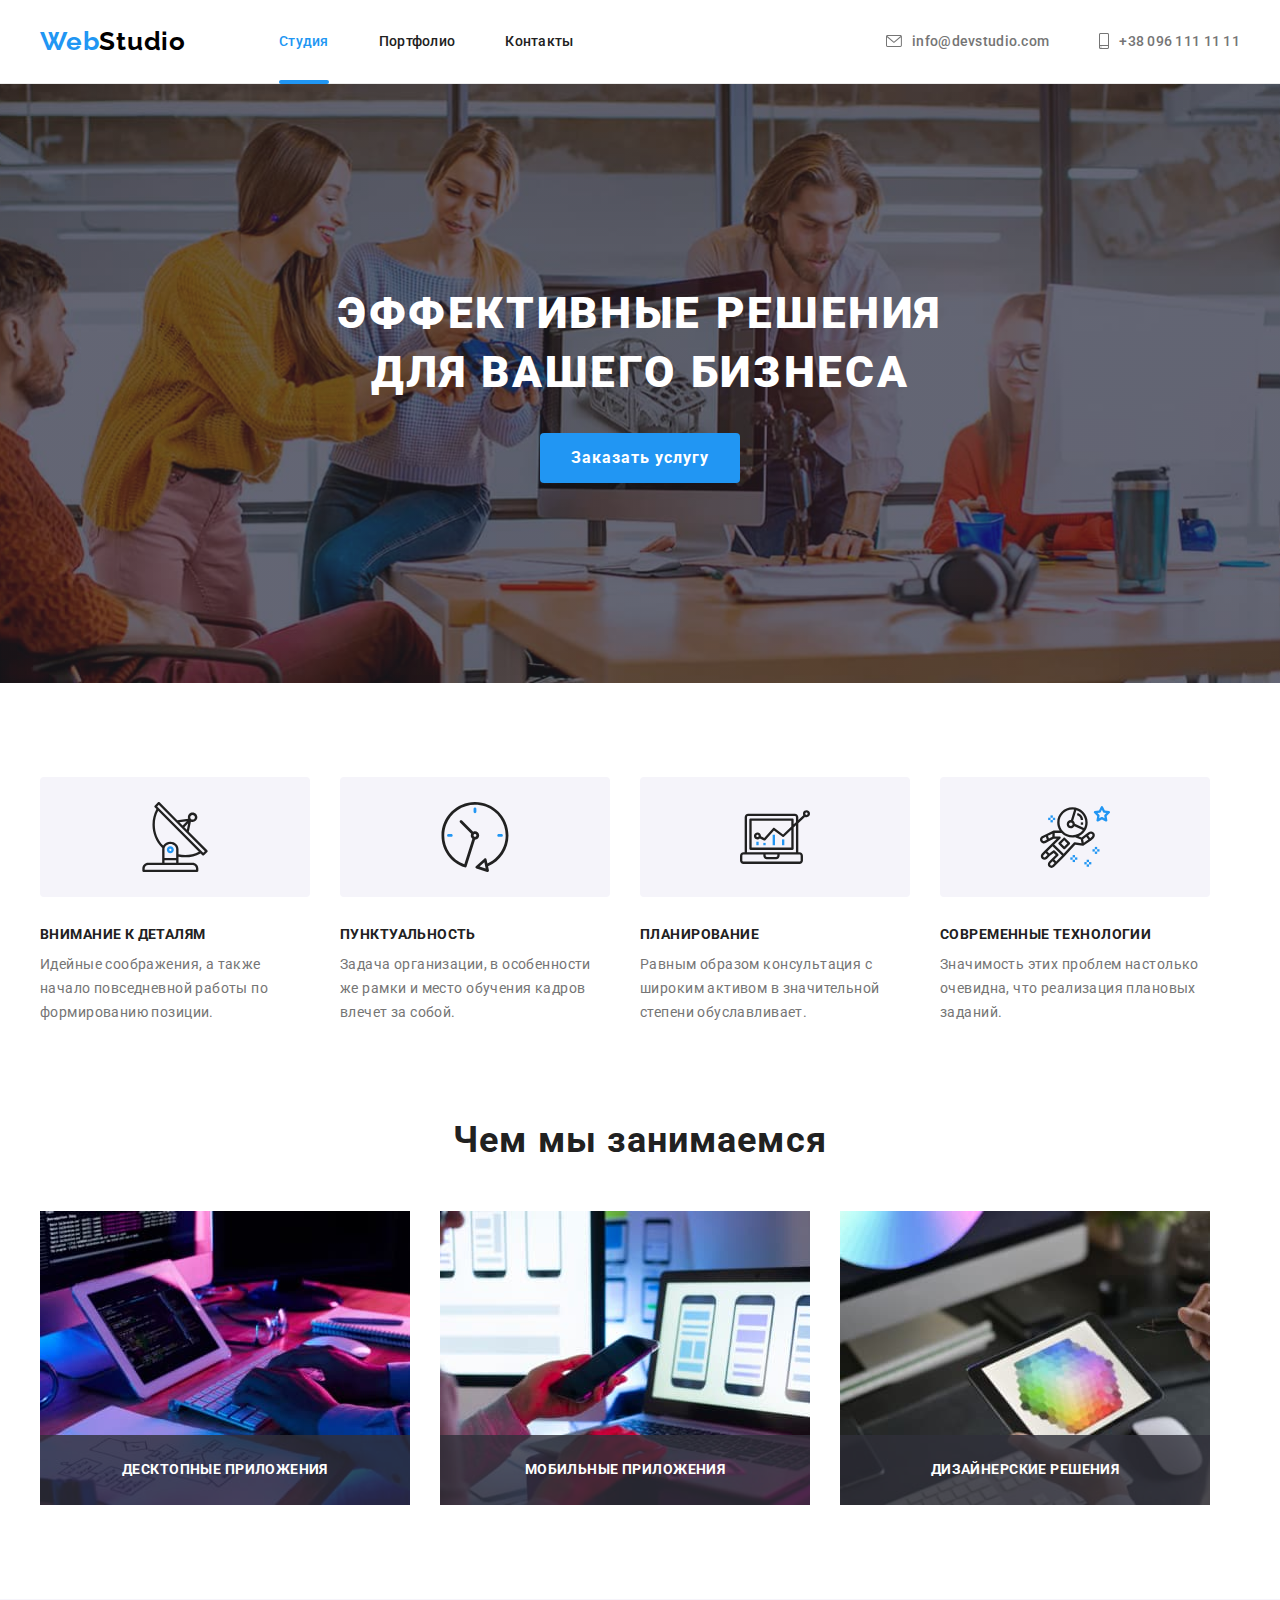
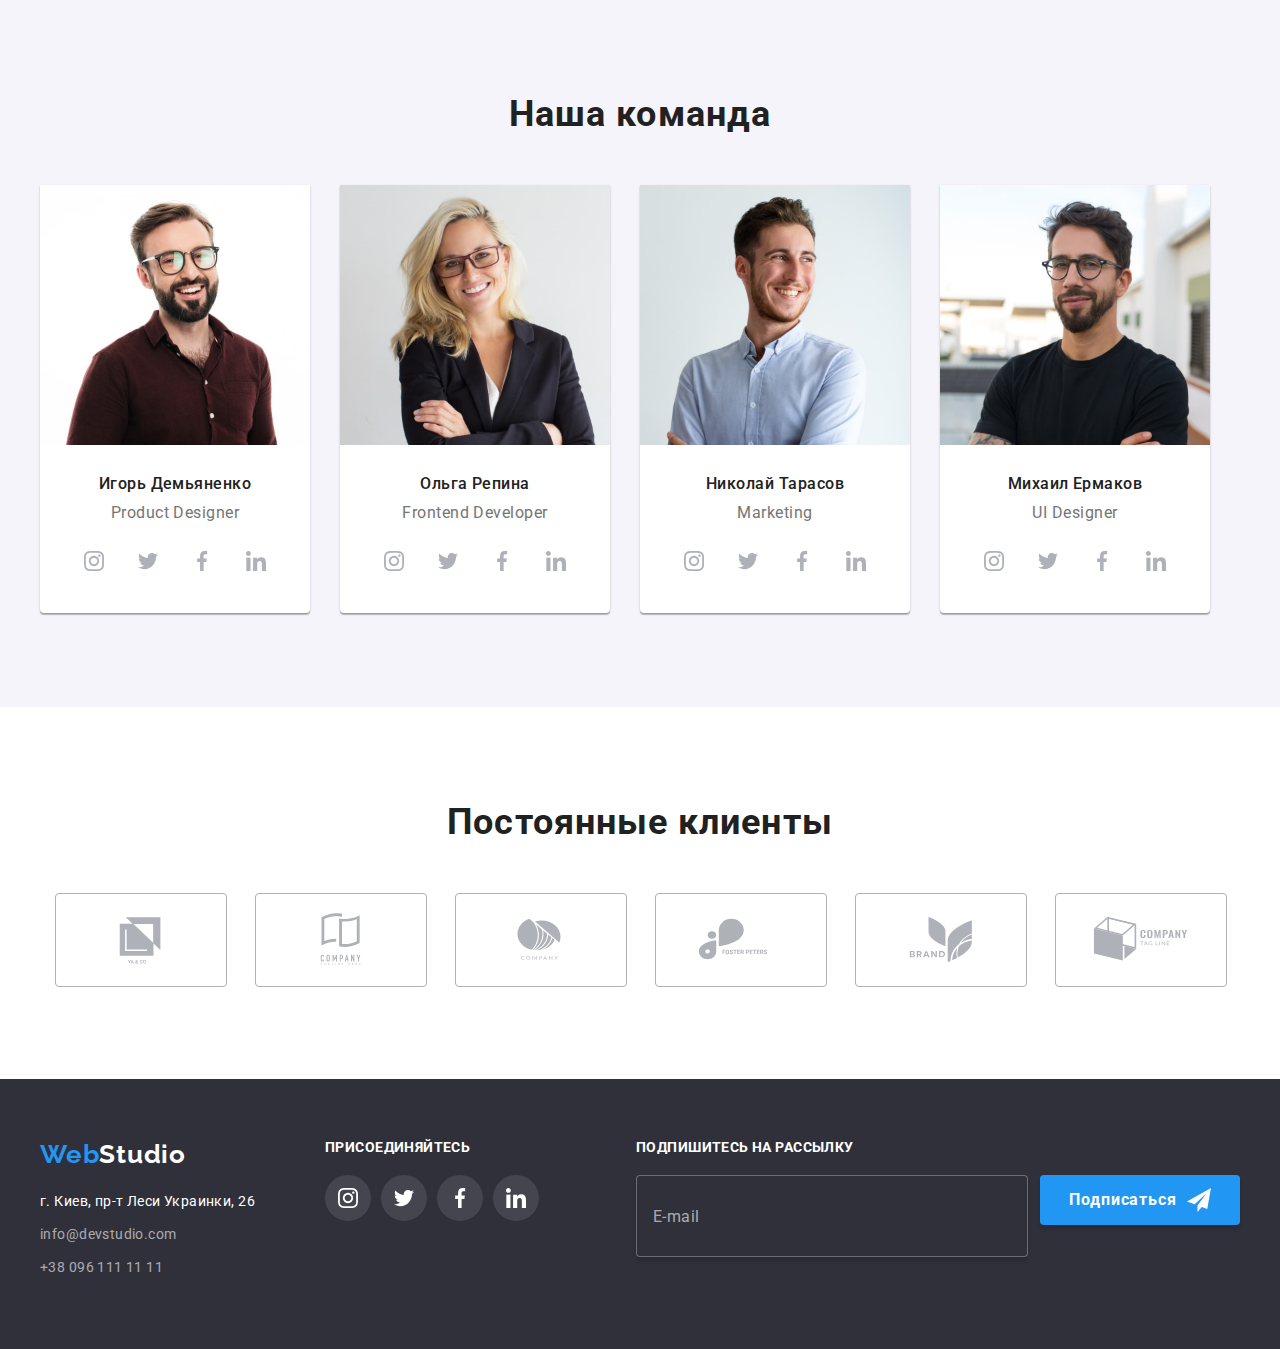
==== index.html @ be12f6d7 "BEM" ====
<!DOCTYPE html>
<html lang="ru">
  <head>
    <meta charset="UTF-8" />
    <meta http-equiv="X-UA-Compatible" content="IE=edge" />
    <meta name="viewport" content="width=device-width, initial-scale=1.0" />
    <link rel="preconnect" href="https://fonts.googleapis.com" />
    <link rel="preconnect" href="https://fonts.gstatic.com" crossorigin />
    <link
      href="https://fonts.googleapis.com/css2?family=Raleway:wght@700&family=Roboto:wght@400;500;700;900&display=swap"
      rel="stylesheet"
    />
    <title>WebStudio</title>
    <link
      rel="stylesheet"
      href="https://cdnjs.cloudflare.com/ajax/libs/modern-normalize/1.1.0/modern-normalize.min.css"
      integrity="sha512-wpPYUAdjBVSE4KJnH1VR1HeZfpl1ub8YT/NKx4PuQ5NmX2tKuGu6U/JRp5y+Y8XG2tV+wKQpNHVUX03MfMFn9Q=="
      crossorigin="anonymous"
      referrerpolicy="no-referrer"
    />
    <link rel="stylesheet" href="./css/style.css" />
    <link rel="stylesheet" href="./css/main.css" />
    <link rel="stylesheet" href="node_modules/modern-normalize/modern-normalize.css">
  </head>
  <body>
    <!--header-->
    <header class="header">
      <div class="container">
        <a class="logo header__logo" href="./index.html">
          <span class="logo logo__header__part">Web</span>Studio</a
        >
        <nav class="navigation link">
          <ul class="header-list list">
            <li class="header-list__item">
              <a href="" class="header-list__link current">Студия</a>
              
            </li>
            <li class="header-list__item">
              <a href="./portfolio.html" class="header-list__link">Портфолио</a>
            </li>
            <li class="header-list__item">
              <a href="Контакты" class="header-list__link">Контакты</a>
            </li>
          </ul>
        </nav>
        <div class="header-connect">
          <ul class="header-list list">
            <li class="header-list__item">
              <a href="mailto:info@devstudio.com" class="header-list__mail">
                <svg class="header-list__icon" width="16" height="12">
                  <use
                    href="./images/email.tel icons/symbol-defs.svg#icon-envelope"
                  ></use>
                </svg>
               info@devstudio.com</a>
               </li>

            <li class="header-list__item">
              <a href="tel:+380961111111" class="header-list__tel">
                <svg class="header-list__icon" width="10" height="16">
                  <use
                    href="./images/email.tel icons/symbol-defs.svg#icon-smartphone"
                  ></use>
                </svg>
               +38 096 111 11 11</a>

            </li>
          </ul>
        </div>
      </div>
    </header>
    <main>
      <!--section-1-->
      <section class="hero">
        <div class="container">
          <h1 class="container__hero-title hero-title">Эффективные решения для вашего бизнеса</h1>
          <button type="button" class="container__hero-btn hero-btn " data-modal-open>Заказать услугу</button>
        </div>
      </section>
      <!--section-2-->
      <section class="next section group">
        <div class="container">
          <!-- прихований заголовок -->
          <h2 class="visually-hidden">Наши приемущества</h2>
          <ul class="next-list list">
            <li class="next-item">
              <div class="next-svg">
                <svg class="next-icons" width="70" height="70">
                  <use
                    href="./images/Приемущества.Icons/symbol-defs.svg#icon-antenna-1"
                  ></use>
                </svg>
              </div>
              <h3 class="next-other-title">Внимание к деталям</h3>
              <p class="next-after-title">
                Идейные соображения, а также начало повседневной работы по
                формированию позиции.
              </p>
            
            </li>
            <li class="next-item">
              <div class="next-svg">
                <svg class="next-icons" width="70" height="70">
                  <use
                    href="./images/Приемущества.Icons/symbol-defs.svg#icon-clock-1"
                  ></use>
                </svg>
              </div>
              <h3 class="next-other-title">Пунктуальность</h3>
              <p class="next-after-title">
                Задача организации, в особенности же рамки и место обучения
                кадров влечет за собой.
              </p>
            </li>
            <li class="next-item">
              <div class="next-svg">
                <svg class="next-icons" width="70" height="70">
                  <use
                    href="./images/Приемущества.Icons/symbol-defs.svg#icon-diagram-1"
                  ></use>
                </svg>
              </div>
              <h3 class="next-other-title">Планирование</h3>
              <p class="next-after-title">
                Равным образом консультация с широким активом в значительной
                степени обуславливает.
              </p>
            </li>
            <li class="next-item">
              <div class="next-svg">
                <svg class="next-icons" width="70" height="70">
                  <use
                    href="./images/Приемущества.Icons/symbol-defs.svg#icon-astronaut-1"
                  ></use>
                </svg>
              </div>
              <h3 class="next-other-title">Современные технологии</h3>
              <p class="next-after-title">
                Значимость этих проблем настолько очевидна, что реализация
                плановых заданий.
              </p>
            </li>
          </ul>
        </div>
      
      </section>
      <!--section-3-->
      <section class="after section">
        <div class="container">
          <h2 class="after-main-title title">Чем мы занимаемся</h2>
          <ul class="after-list list">
            <li class="after-item">
              <img
                src="./images/img/file.1.jpg"
                alt="планшет с клавиатурой"
                width="370"
                height="294"
              />
              <h3 class="after-item-title">Десктопные приложения</h3>
            </li>
            <li class="after-item">
              <img
                src="./images/img/file.2.jpg"
                alt="синхронизация с ноутбуком"
                width="370"
                height="294"
              />
              <h3 class="after-item-title">Мобильные приложения</h3>
            </li>
            <li class="after-item">
              <img
                src="./images/img/file.3.jpg"
                alt="графический планшет"
                width="370"
                height="294"
              />
              <h3 class="after-item-title">Дизайнерские решения</h3>
            </li>
          </ul>
        </div>
      </section>
      <!--section-4-->
      <section class="about section">
        <div class="container">
          <h2 class="about-main-title title">Наша команда</h2>
          <ul class="about-list list">
            <li class="about-item"> 
              <img
                src="./images/img/foto.1.jpg"
                alt="Игорь Демьяненко"
                width="270"
                height="260"
              />
              <div class="team-text-part">
                <h3 class="about-other-title">Игорь Демьяненко</h3>
                <p class="about-after-title">Product Designer</p>
                <ul class="team-social-list list">
                  <li class="team-social-item  ">
                    <a href="" class="team-social-link">
                      <svg class="team-social-icon" width="20" height="20">
                        <use
                          href="./images/icons/symbol-defs.svg#icon-instagram"
                        ></use>
                      </svg>
                    </a>
                  </li>
                  <li class="team-social-item">
                    <a href="" class="team-social-link">
                      <svg class="team-social-icon" width="20" height="20">
                        <use
                          href="./images/icons/symbol-defs.svg#icon-twitter-1"
                        ></use>
                      </svg>
                    </a>
                  </li>
                  <li class="team-social-item">
                    <a href="" class="team-social-link">
                      <svg class="team-social-icon" width="20" height="20">
                        <use
                          href="./images/icons/symbol-defs.svg#icon-facebook-1"
                        ></use>
                      </svg>
                    </a>
                  </li>
                  <li class="team-social-item">
                    <a href="" class="team-social-link">
                      <svg class="team-social-icon" width="20" height="20">
                        <use
                          href="./images/icons/symbol-defs.svg#icon-linkedin-1"
                        ></use>
                      </svg>
                    </a>
                  </li>
                </ul>
              </div>
            </li>
            <li class="about-item">
              <img
                src="./images/img/foto.2.jpg"
                alt="Ольга Репина"
                width="270"
                height="260"
              />
              <div class="team-text-part">
                <h3 class="about-other-title">Ольга Репина</h3>
                <p class="about-after-title">Frontend Developer</p>
                <ul class="team-social-list list">
                  <li class="team-social-item">
                    <a href="" class="team-social-link">
                      <svg class="team-social-icon" width="20" height="20">
                        <use
                          href="./images/icons/symbol-defs.svg#icon-instagram-2"
                        ></use>
                      </svg>
                    </a>
                  </li>
                  <li class="team-social-item">
                    <a href="" class="team-social-link">
                      <svg class="team-social-icon" width="20" height="20">
                        <use
                          href="./images/icons/symbol-defs.svg#icon-twitter-1"
                        ></use>
                      </svg>
                    </a>
                  </li>
                  <li class="team-social-item">
                    <a href="" class="team-social-link">
                      <svg class="team-social-icon" width="20" height="20">
                        <use
                          href="./images/icons/symbol-defs.svg#icon-facebook-1"
                        ></use>
                      </svg>
                    </a>
                  </li>
                  <li class="team-social-item">
                    <a href="" class="team-social-link">
                      <svg class="team-social-icon" width="20" height="20">
                        <use
                          href="./images/icons/symbol-defs.svg#icon-linkedin-1"
                        ></use>
                      </svg>
                    </a>
                  </li>
              </div>
            </li>
            <li class="about-item">
              <img
                src="./images/img/foto.3.jpg"
                alt="Николай Тарасов"
                width="270"
                height="260"
              />
              <div class="team-text-part">
                <h3 class="about-other-title">Николай Тарасов</h3>
                <p class="about-after-title">Marketing</p>
                <ul class="team-social-list list">
                  <li class="team-social-item">
                    <a href="" class="team-social-link">
                      <svg class="team-social-icon" width="20" height="20">
                        <use
                          href="./images/icons/symbol-defs.svg#icon-instagram-2"
                        ></use>
                      </svg>
                    </a>
                  </li>
                  <li class="team-social-item">
                    <a href="" class="team-social-link">
                      <svg class="team-social-icon" width="20" height="20">
                        <use
                          href="./images/icons/symbol-defs.svg#icon-twitter-1"
                        ></use>
                      </svg>
                    </a>
                  </li>
                  <li class="team-social-item">
                    <a href="" class="team-social-link">
                      <svg class="team-social-icon" width="20" height="20">
                        <use
                          href="./images/icons/symbol-defs.svg#icon-facebook-1"
                        ></use>
                      </svg>
                    </a>
                  </li>
                  <li class="team-social-item">
                    <a href="" class="team-social-link">
                      <svg class="team-social-icon" width="20" height="20">
                        <use
                          href="./images/icons/symbol-defs.svg#icon-linkedin-1"
                        ></use>
                      </svg>
                    </a>
                  </li>
              </div>
            </li>
            <li class="about-item">
              <img
                src="./images/img/foto.4.jpg"
                alt="Михаил Ермаков"
                width="270"
                height="260"
              />
              <div class="team-text-part">
                <h3 class="about-other-title">Михаил Ермаков</h3>
                <p class="about-after-title">UI Designer</p>
                <ul class="team-social-list list">
                  <li class="team-social-item">
                    <a href="" class="team-social-link">
                      <svg class="team-social-icon" width="20" height="20">
                        <use
                          href="./images/icons/symbol-defs.svg#icon-instagram-2"
                        ></use>
                      </svg>
                    </a>
                  </li>
                  <li class="team-social-item">
                    <a href="" class="team-social-link">
                      <svg class="team-social-icon" width="20" height="20">
                        <use
                          href="./images/icons/symbol-defs.svg#icon-twitter-1"
                        ></use>
                      </svg>
                    </a>
                  </li>
                  <li class="team-social-item">
                    <a href="" class="team-social-link">
                      <svg class="team-social-icon" width="20" height="20">
                        <use
                          href="./images/icons/symbol-defs.svg#icon-facebook-1"
                        ></use>
                      </svg>
                    </a>
                  </li>
                  <li class="team-social-item">
                    <a href="" class="team-social-link">
                      <svg class="team-social-icon" width="20" height="20">
                        <use
                          href="./images/icons/symbol-defs.svg#icon-linkedin-1"
                        ></use>
                      </svg>
                    </a>
                  </li>
              </div>
            </li>
          </ul>
        </div>
      </section>
    </main>
    <!--section-5-->
    <section class="clients-section section">
      <div class="container">
        <h2 class="clients-main title">Постоянные клиенты</h2>
        <ul class="clients-company-list list">
          <li class="clients-company-item">
            <a href="" class="clients-company-link">
              <svg class="clients-company-logo" width="106" height="60">
                <use
                  href="./images/logo company/symbol-defs.svg#icon-Logo"
                ></use>
              </svg>
            </a>
          </li>
          <li class="clients-company-item">
            <a href="" class="clients-company-link">
              <svg class="clients-company-logo" width="106" height="60">
                <use
                  href="./images/logo company/symbol-defs.svg#icon-Logo-1"
                ></use>
              </svg>
            </a>
          </li>
          <li class="clients-company-item">
            <a href="" class="clients-company-link">
              <svg class="clients-company-logo" width="106" height="60">
                <use
                  href="./images/logo company/symbol-defs.svg#icon-Logo-2"
                ></use>
              </svg>
            </a>
          </li>
          <li class="clients-company-item">
            <a href="" class="clients-company-link">
              <svg class="clients-company-logo" width="106" height="60">
                <use
                  href="./images/logo company/symbol-defs.svg#icon-Logo-3"
                ></use>
              </svg>
            </a>
          </li>
          <li class="clients-company-item">
            <a href="" class="clients-company-link">
              <svg class="clients-company-logo" width="106" height="60">
                <use
                  href="./images/logo company/symbol-defs.svg#icon-Logo-4"
                ></use>
              </svg>
            </a>
          </li>
          <li class="clients-company-item">
            <a href="" class="clients-company-link">
              <svg class="clients-company-logo" width="106" height="60">
                <use
                  href="./images/logo company/symbol-defs.svg#icon-Logo-5"
                ></use>
              </svg>
            </a>
          </li>

      </div>

    </section>



    <!--footer-->
    <footer class="footer">
      <div class="container">
        <div class="footer-first-part">
        <a class="footer-logo" href="./index.html">
          <span class="logo-footer-part">Web</span>Studio</a
        >
        <ul class="footer-list list">
          <li class="footer-item">
            <a
              href="https://goo.gl/maps/3tdsHGGzz4T1NZrAA"
              target="_blank"
              rel="noopener noreferrer"
              class="footer-adress"
            >
              г. Киев, пр-т Леси Украинки, 26</a
            >
          </li>
          <li class="footer-item">
            <a class="footer-mail" href="mailto:info@devstudio.com"
              >info@devstudio.com</a
            >
          </li>
          <li class="footer-item">
            <a class="footer-tel" href="tel:+380961111111">+38 096 111 11 11</a>
          </li>
        </ul>
      </div>
        <div class="footer-second-part">
          <h2 class="footer-title">Присоединяйтесь</h2>
          <ul class="footer-social-list list">
            <li class="footer-social-item">
              <a href="" class="footer-social-link">
                <svg class="footer-social-logo" width="20" height="20">
                  <use
                    href="./images/email.tel icons/symbol-defs.svg#icon-instagram"
                  ></use>
                </svg>
              </a>
            </li>
            <li class="footer-social-item">
              <a href="" class="footer-social-link">
                <svg class="footer-social-logo" width="20" height="20">
                  <use
                    href="./images/icons/symbol-defs.svg#icon-twitter-1"
                  ></use>
                </svg>
              </a>
            </li>
            <li class="footer-social-item">
              <a href="" class="footer-social-link">
                <svg class="footer-social-logo" width="20" height="20">
                  <use
                    href="./images/icons/symbol-defs.svg#icon-facebook-1"
                  ></use>
                </svg>
              </a>
            </li>
            <li class="footer-social-item">
              <a href="" class="footer-social-link">
                <svg class="footer-social-logo" width="20" height="20">
                  <use
                    href="./images/icons/symbol-defs.svg#icon-linkedin-1"
                  ></use>
                </svg>
              </a>
            </li>
          </ul>                   
       </div>
      <div class="footer-third-part">
        <h2 class="footer-title">Подпишитесь на рассылку</h2>
      <div class="footer-form">
        <label for="footer-user-email"></label>
        <input  class="footer-input"
        type="email"
        name="user-email"
        placeholder="E-mail"
          id="footer-user-email" >
        <label for="footer-user-email"></label>
        <button class="footer-btn" type="submit">Подписаться</button>
        </div>
      </div>
    </div>
    </footer>

    <div class="backdrop is-hidden" data-modal>
    <div class="modal ">
      <button type="button" class="modal-close " data-modal-close>
          <svg class="modal-svg-icon" width="18" height="18">
          <use href="./images/icons/symbol-defs.svg#icon-close-black-18dp-2-1">  
          </use>
          </svg>
      </button>
      <p class="modal-title">Оставьте свои данные, мы вам перезвоним</p>
      <form class="modal-form"></form> 

      <div class="form-field">
      <label class="input-text" for="user-name">Имя</label>
      <div class="input-wrap" required>
      <input 
      type="text"
       name="user-name"
       class="modal-input"
       minlength="2"
        id="user-name" >
        
       <svg class="input-icon" width="18" height="18">
         <use href="./images/icons/symbol-defs.svg#icon-person-black-18dp-1"></use>
       </svg>
      </div>
      </div>

      <div class="form-field">
        <label class="input-text" for="user-tel">Телефон</label>
        <div class="input-wrap" required >
        <input 
        type="tel"
         name="user-tel"
         class="modal-input"
          id="user-tel" >
          <svg class="input-icon" width="18" height="18">
            <use href="./images/icons/symbol-defs.svg#icon-phone-black-18dp-1"></use>
          </svg>
        </div>
        </div>

        <div class="form-field">
          <label class="input-text" for="user-email">Почта</label>
          <div class="input-wrap" required >
          <input 
          type="email"
           name="user-email"
           class="modal-input"
            id="user-email" >
            <svg class="input-icon" width="18" height="18">
              <use href="./images/icons/symbol-defs.svg#icon-email-black-18dp-1"></use>
            </svg>
          </div>
          </div>

          <div class="form-field">
            <label class="input-text" for="user-comment">Комментарий</label>
            <textarea  class="modal-text" name="user-comment" id="user-comment" placeholder="Введите текст" ></textarea>
            </div>

            <div class="form-field-privacy">
              <input 
              type="checkbox" class="modal-check visually-hidden"
               name="privacy"
                id="modal-check">
              <label class="modal-check-text" for="modal-check">Соглашаюсь с рассылкой и принимаю 
                <a class="privacy-file" href="">Условия договора</a>
              </label>
            </div>
              <button type="submit" class="send-btn">Отправить</button>
           
            </div>
            
               
    </div>
    </div>
    <script src="./js/modal.js"></script>
   
      
    

  </body>
</html>
---- css/style.css ----
/*------------------HEADER-----------------*/

/*-------------------------HERO-----------------------*/

.hero {
  background-color: var(--footer-bg-color);
  background-image: linear-gradient(
      rgba(47, 48, 58, 0.4),
      rgba(47, 48, 58, 0.4)
    ),
    url(../images/img/hero.bg.jpg);
  background-repeat: no-repeat;
  background-position: center;
  background-size: cover;
  text-align: center;
  padding-top: 200px;
  padding-bottom: 200px;
}
.hero-title {
  margin-bottom: 30px;
  width: 696px;
  margin-right: auto;
  margin-left: auto;

  font-weight: 900;
  font-size: 44px;
  line-height: 1.36;
  letter-spacing: 0.06em;
  text-transform: uppercase;
  color: var(--primary-bg-color);
}
.hero-btn {
  height: 50px;
  min-width: 200px;
  border-radius: 4px;
  border: 1px solid transparent;

  cursor: pointer;
  font-family: Roboto, sans-serif;
  font-weight: 700;
  font-size: 16px;
  line-height: 1.88;
  letter-spacing: 0.06em;
  color: var(--primary-bg-color);
  background-color: var(--accent-color);
  transition: background-color 250ms cubic-bezier(0.4, 0, 0.2, 1);
}
.hero-btn:hover,
.hero-btn:focus {
  background-color: var(--hover-color);
  transition: background-color 250ms cubic-bezier(0.4, 0, 0.2, 1);
}

/*------------------------NEXT-------------------------*/

.next-other-title {
  margin-bottom: 10px;

  font-size: 14px;
  line-height: 1.14;
  letter-spacing: 0.03em;
  text-transform: uppercase;
}

.next-after-title {
  width: 270px;

  font-size: 14px;
  line-height: 1.71;
  letter-spacing: 0.03em;
  color: var(--secondary-text-color);
}

.next.section {
  padding-bottom: 0;
}

.next-list {
  display: flex;
  flex-wrap: wrap;
}

.next-item + .next-item {
  margin-left: 30px;
}

.next-svg {
  margin-bottom: 30px;

  height: 120px;
  border-radius: 4px;
  background: var(--secondary-bg-color);

  display: flex;

  justify-content: center;
  align-items: center;
}

/*-----------------------AFTER----------------------*/

.after {
  text-align: center;
}

.after-list {
  display: flex;
}

.after-list .after-item + .after-item {
  margin-left: 30px;
}

.after-main-title {
  margin-bottom: 50px;
}

.after-list .after-item {
  position: relative;
}

.after-item-title {
  position: absolute;
  width: 100%;
  bottom: 0;
  padding-top: 27px;
  padding-bottom: 27px;
  background-color: rgba(47, 48, 58, 0.8);

  font-size: 14px;
  line-height: 1.14;
  text-align: center;
  letter-spacing: 0.03em;
  text-transform: uppercase;
  color: var(--primary-bg-color);
}

/*-----------------------TITLE----------------------*/
.title {
  margin-bottom: 50px;

  font-size: 36px;
  line-height: 1.17;
  text-align: center;
  letter-spacing: 0.03em;
  color: var(--primary-text-color);
}

/*-----------------------ABOUT----------------------*/
.about {
  background-color: var(--secondary-bg-color);
  text-align: center;
}

.about-item + .about-item {
  margin-left: 30px;
}

.about-list {
  display: flex;
}

.about-list > .about-item {
  background-color: var(--primary-bg-color);
  box-shadow: 0px 1px 3px rgba(0, 0, 0, 0.12), 0px 1px 1px rgba(0, 0, 0, 0.14),
    0px 2px 1px rgba(0, 0, 0, 0.2);
  border-radius: 0px 0px 4px 4px;
}

.team-text-part {
  padding-top: 30px;
  padding-bottom: 30px;
}

.about-other-title {
  margin-bottom: 10px;

  font-weight: 500;
  font-size: 16px;
  line-height: 1.18;
  letter-spacing: 0.03em;
  color: var(--primary-text-color);
}
.about-after-title {
  font-size: 16px;
  line-height: 1.18;
  letter-spacing: 0.03em;
  color: var(--secondary-text-color);
  margin-bottom: 16px;
}

.team-social-list {
  display: flex;
  justify-content: center;
}

.team-social-item + .team-social-item {
  margin-left: 10px;
}

.team-social-link {
  width: 44px;
  height: 44px;

  border-radius: 50%;
  display: flex;
  align-items: center;
  justify-content: center;
  color: var(--primary-icon-color);
  transition: color 250ms cubic-bezier(0.4, 0, 0.2, 1),
    background-color 250ms cubic-bezier(0.4, 0, 0.2, 1);
}

.team-social-icon {
  fill: currentColor;
}

.team-social-link:hover,
.team-social-link:focus {
  background-color: var(--accent-color);
  color: var(--primary-bg-color);

  transition: color 250ms cubic-bezier(0.4, 0, 0.2, 1),
    background-color 250ms cubic-bezier(0.4, 0, 0.2, 1);
}

/*-----------------------CLIENTS-----------------------*/

.clients-company-item {
  width: 170px;
  height: 92px;
  transition: color 250ms cubic-bezier(0.4, 0, 0.2, 1),
    border-color 250ms cubic-bezier(0.4, 0, 0.2, 1);
}

.clients-main .title {
  margin-bottom: 50px;

  font-size: 36px;
  line-height: 1.17;
  text-align: center;
  letter-spacing: 0.03em;

  color: var(--primary-text-color);
}

.clients-company-list {
  display: flex;
  justify-content: center;
}

.clients-company-link {
  display: flex;
  width: 100%;
  height: 100%;
  justify-content: center;
  align-items: center;
  color: var(--primary-icon-color);
  border: 1px solid var(--primary-icon-color);
  border-radius: 4px;
  transition: color 250ms cubic-bezier(0.4, 0, 0.2, 1),
    border-color 250ms cubic-bezier(0.4, 0, 0.2, 1);
}

.clients-company-item .clients-company-logo {
  fill: currentColor;
}

.clients-company-item + .clients-company-item {
  margin-left: 30px;
}

.clients-company-item .clients-company-link:hover,
.clients-company-item .clients-company-link:focus {
  border-color: var(--accent-color);
  color: var(--accent-color);
  transition: color 250ms cubic-bezier(0.4, 0, 0.2, 1),
    border-color 250ms cubic-bezier(0.4, 0, 0.2, 1);
}
/*-----------------------FOOTER-----------------------*/
.footer {
  background-color: var(--footer-bg-color);
  padding-top: 60px;
  padding-bottom: 60px;
}
.footer .container {
  display: flex;
}

.footer-logo {
  display: block;
  margin-bottom: 20px;

  font-family: Raleway, sans-serif;
  font-weight: 700;
  font-size: 26px;
  line-height: 1.19;
  letter-spacing: 0.03em;
  color: var(--primary-bg-color);
}

.footer-adress {
  font-size: 14px;
  line-height: 1.71;
  letter-spacing: 0.03em;
  color: var(--primary-bg-color);
  transition: color 250ms cubic-bezier(0.4, 0, 0.2, 1);
}

.footer-item {
  margin-bottom: 9px;
}

.footer-after-title {
  font-size: 14px;
  line-height: 1.71;
  letter-spacing: 0.03em;
  color: var(--primary-bg-color);
}
.footer-mail,
.footer-tel {
  font-size: 14px;
  line-height: 1.71;
  letter-spacing: 0.03em;
  color: rgba(255, 255, 255, 0.6);
  transition: color 250ms cubic-bezier(0.4, 0, 0.2, 1);
}
.footer-adress:hover,
.footer-adress:focus,
.footer-mail:hover,
.footer-mail:focus,
.footer-tel:hover,
.footer-tel:focus {
  color: var(--accent-color);
  transition: color 250ms cubic-bezier(0.4, 0, 0.2, 1);
}

.logo-footer-part {
  color: var(--accent-color);
}

.footer-second-part {
  margin-left: 70px;
  margin-right: auto;
}

.footer-social-logo {
  fill: var(--primary-bg-color);
}

.footer-social-link {
  width: 44px;
  height: 44px;
  border-radius: 50%;
  border: 1px solid transparent;
  background-color: rgba(255, 255, 255, 0.1);
  display: flex;
  align-items: center;
  justify-content: center;
  transition: background-color 250ms cubic-bezier(0.4, 0, 0.2, 1);
}

.footer-title {
  margin-bottom: 20px;
}

.footer-social-link:hover,
.footer-social-link:focus {
  background-color: var(--accent-color);
  transition: background-color 250ms cubic-bezier(0.4, 0, 0.2, 1);
}

.footer-title {
  font-size: 14px;
  line-height: 1.15;
  letter-spacing: 0.03em;
  text-transform: uppercase;

  color: var(--primary-bg-color);
}

.footer-social-list {
  display: flex;
  justify-content: center;
  align-items: center;
}

.footer-social-item + .footer-social-item {
  margin-left: 10px;
}

.footer-third-part {
  margin-left: auto;
}

.footer-input {
  width: 358px;
  height: 50px;
  border: 1px solid rgba(255, 255, 255, 0.3);
  border-radius: 4px;
  box-shadow: 0px 4px 4px rgba(0, 0, 0, 0.15);
  padding: 15px 16px;
  margin-right: 12px;
  color: var(--primary-bg-color);
  font-family: Roboto;
  font-weight: 400;
  font-size: 16px;
  line-height: 1.25;
  letter-spacing: 0.03em;
  background-color: var(--footer-bg-color);
}

.footer-input::placeholder {
  color: rgba(255, 255, 255, 0.6);
}

.footer-form {
  display: flex;
}

.footer-btn {
  width: 200px;
  height: 50px;
  box-shadow: 0px 4px 4px rgba(0, 0, 0, 0.15);
  border: transparent;
  border-radius: 4px;
  background-color: var(--accent-color);
  cursor: pointer;
  display: flex;
  align-items: center;
  justify-content: center;

  font-family: "Roboto";
  font-weight: 700;
  font-size: 16px;
  line-height: 1.88;
  letter-spacing: 0.06em;
  color: var(--primary-bg-color);
  transition: background-color 250ms cubic-bezier(0.4, 0, 0.2, 1);
}

.footer-btn:hover,
.footer-btn:focus {
  background-color: var(--hover-color);
  transition: background-color 250ms cubic-bezier(0.4, 0, 0.2, 1);
}

.footer-btn::after {
  content: "";
  display: block;
  width: 24px;
  height: 24px;
  margin-left: 10px;
  background-image: url(../images/icons/icon\ send.svg);
}

/*------------------------PORTFOLIO-------------------------*/

.container .portfolio-list {
  display: flex;
  justify-content: center;
  margin-bottom: 50px;
}

.portfolio-btn {
  border-radius: 4px;
  padding: 6px 22px;
  border: 1px solid transparent;

  cursor: pointer;
  font-family: Roboto, sans-serif;
  font-weight: 500;
  font-size: 16px;
  line-height: 1.62;
  text-align: center;
  letter-spacing: 0.03em;
  color: var(--primary-text-color);
  transition: color 250ms cubic-bezier(0.4, 0, 0.2, 1),
    background-color 250ms cubic-bezier(0.4, 0, 0.2, 1),
    box-shadow 250ms cubic-bezier(0.4, 0, 0.2, 1);
}

.portfolio-items + .portfolio-items {
  margin-left: 8px;
}

.portfolio-btn:hover,
.portfolio-btn:focus,
.current-btn {
  color: var(--primary-bg-color);
  background-color: var(--accent-color);
  box-shadow: 0px 3px 1px rgba(0, 0, 0, 0.1), 0px 1px 2px rgba(0, 0, 0, 0.08),
    0px 2px 2px rgba(0, 0, 0, 0.12);
  transition: background-color 250ms cubic-bezier(0.4, 0, 0.2, 1),
    color 250ms cubic-bezier(0.4, 0, 0.2, 1),
    box-shadow 250ms cubic-bezier(0.4, 0, 0.2, 1);
}

.next-gallery-list {
  display: flex;
  flex-wrap: wrap;
}

.portfolio-shadow {
  display: block;

  transition: box-shadow 250ms cubic-bezier(0.4, 0, 0.2, 1);
}

.portfolio-shadow:focus,
.portfolio-shadow:hover {
  box-shadow: 0px 4px 4px rgba(0, 0, 0, 0.25);
  transition: box-shadow 250ms cubic-bezier(0.4, 0, 0.2, 1);
}

.about-next:hover,
.about-next:focus {
  box-shadow: 0px 4px 4px rgba(0, 0, 0, 0.25);
  transition: box-shadow 250ms cubic-bezier(0.4, 0, 0.2, 1);
}

.about-next:hover .next-cover-text {
  transform: translateY(0);
  transition: box-shadow 250ms cubic-bezier(0.4, 0, 0.2, 1);
}

.next-cover-wrap {
  position: relative;
  overflow: hidden;
}

.next-cover-text {
  height: 100%;
  position: absolute;
  top: 0;
  left: 0;
  background-color: rgba(33, 150, 243, 90%);
  color: var(--primary-bg-color);
  font-weight: 400;
  line-height: 28px;
  padding: 63px 24px;
  transform: translateY(100%);
  transition: transform 250ms cubic-bezier(0.4, 0, 0.2, 1);
}

.about-next-title {
  font-weight: 700;
  font-size: 18px;
  line-height: 2;
  letter-spacing: 0.06em;
  color: var(--primary-text-color);
}
.after-next-title {
  font-size: 16px;
  line-height: 1.8;
  letter-spacing: 0.03em;
  color: var(--secondary-text-color);
}

.next-gallery-list .about-next {
  width: calc((100% - 60px) / 3);
  margin-right: 30px;
  margin-bottom: 30px;
}

.about-next:nth-child(3n) {
  margin-right: 0;
}

.about-next:nth-last-child(-n + 3) {
  margin-bottom: 0;
}

.about-next-title {
  margin-bottom: 4px;
}

.about-next .team-project-text {
  padding-top: 20px;
  padding-right: 24px;
  padding-bottom: 20px;
  padding-left: 24px;

  background-color: var(--primary-bg-color);
  border-right: 1px solid var(--project-color);
  border-bottom: 1px solid var(--project-color);
  border-left: 1px solid var(--project-color);
  transition: box-shadow 250ms cubic-bezier(0.4, 0, 0.2, 1);
}

/* -------------------BACKDROP--------------- */

.backdrop {
  position: fixed;
  top: 0;
  left: 0;
  width: 100%;
  height: 100%;
  background-color: rgba(0, 0, 0, 0.2);

  opacity: 1;
  transition: opacity 250ms cubic-bezier(0.4, 0, 0.2, 1),
    visibility 250ms cubic-bezier(0.4, 0, 0.2, 1);
}

.backdrop.is-hidden {
  opacity: 0;
  pointer-events: none;
  visibility: hidden;
}

.backdrop.is-hidden.modal {
  transform: translate(-50%, -50%) scale(0.9);
}

.modal {
  position: absolute;
  top: 50%;
  left: 50%;
  transform: translate(-50%, -50%) scale(1);
  width: 528px;
  min-height: 581px;
  background-color: var(--primary-bg-color);
  border-radius: 4px;
  transition: transform 250ms cubic-bezier(0.4, 0, 0.2, 1);
  padding: 40px;
}

.modal-title {
  font-family: "Roboto";
  font-weight: 700;
  font-size: 20px;
  line-height: 1.15;
  text-align: center;
  letter-spacing: 0.03em;

  color: var(--primary-text-color);

  margin-bottom: 12px;
}

.modal-input {
  width: 100%;
  height: 45px;
  padding-left: 42px;
  border-radius: 4px;
  background-color: transparent;
  border: 1px solid rgba(33, 33, 33, 0.2);
  transition: border-color 250ms cubic-bezier(0.4, 0, 0.2, 1);
  outline: none;
}

.modal-input:focus {
  transition: border-color 250ms cubic-bezier(0.4, 0, 0.2, 1);
  border-color: var(--accent-color);
}

.modal-text {
  display: block;
  width: 100%;
  height: 120px;
  margin-top: 4px;
  padding-left: 16px;
  padding-top: 12px;
  border-radius: 4px;
  background-color: transparent;
  border: 1px solid rgba(33, 33, 33, 0.2);
  resize: none;

  font-size: 14px;
  line-height: 1.14;
  letter-spacing: 0.01em;
  outline: none;
  transition: border-color 250ms cubic-bezier(0.4, 0, 0.2, 1);
}

.modal-text:focus {
  border-color: var(--accent-color);
  transition: border-color 250ms cubic-bezier(0.4, 0, 0.2, 1);
}

.form-field {
  margin-bottom: 10px;
}

.form-field-privacy {
  margin-top: 20px;
  margin-bottom: 30px;
}

.form-field textarea::placeholder {
  color: rgba(117, 117, 117, 0.5);
}

.input-wrap {
  margin-top: 4px;
  position: relative;
}

.input-icon {
  position: absolute;
  left: 5px;
  top: 50%;
  margin-left: 12px;
  transform: translateY(-50%);
  transition: fill 250ms cubic-bezier(0.4, 0, 0.2, 1);
  outline: none;
}

.modal-input:focus + .input-icon {
  transition: fill 250ms cubic-bezier(0.4, 0, 0.2, 1);
  fill: var(--accent-color);
}

.input-text {
  font-size: 12px;
  line-height: 1.16;
  display: block;
  letter-spacing: 0.01em;
  color: var(--secondary-text-color);
}

.modal-check-text {
  font-size: 14px;

  color: var(--secondary-text-color);
  display: flex;
  text-align: center;
}

.modal-check-text:focus {
  background-color: var(--accent-color);
}

.modal-check {
  margin-top: 4px;
}

.modal-check-text::before {
  content: "";
  width: 16px;
  height: 15px;
  border: 2px solid #212121;
  border-radius: 3px;
  margin-right: 7px;
}

.modal-check:checked + .modal-check-text::before {
  background-color: var(--accent-color);
  background-image: url(../images/icons/check.svg);
  background-repeat: no-repeat;
  background-position: center;
  border: transparent;
}

.modal-check:focus + .modal-check-text::before {
  box-shadow: 0px 4px 4px rgba(0, 0, 0, 0.25);
}

.privacy-file {
  color: var(--accent-color);
  margin-left: 3px;
  text-decoration: underline;
}

.send-btn {
  min-width: 200px;

  margin-left: auto;
  margin-right: auto;
  background-color: var(--accent-color);
  border: transparent;
  border-radius: 4px;
  padding-top: 10px;
  padding-bottom: 10px;
  cursor: pointer;
  box-shadow: 0px 4px 4px rgba(0, 0, 0, 0.15);
  display: block;

  font-weight: 700;
  font-size: 16px;
  line-height: 1.88;
  text-align: center;
  letter-spacing: 0.06em;
  color: var(--primary-bg-color);
  transition: background-color 250ms cubic-bezier(0.4, 0, 0.2, 1);
}

.send-btn:hover,
.send-btn:focus {
  background-color: var(--hover-color);
  transition: background-color 250ms cubic-bezier(0.4, 0, 0.2, 1);
}

.modal-close {
  position: absolute;
  top: 8px;
  right: 8px;
  width: 30px;
  height: 30px;
  background-color: transparent;
  border-radius: 50%;
  border: 1px solid rgba(0, 0, 0, 0.1);
  display: flex;
  justify-content: center;
  align-items: center;
  cursor: pointer;
}

.modal-close:hover,
.modal-close:focus {
  fill: var(--accent-color);
  transition: fill 250ms cubic-bezier(0.4, 0, 0.2, 1);
}
---- css/main.css ----
:root {
  --accent-color: #2196f3;
  --hover-color: #188ce8;
  --primary-text-color: #212121;
  --secondary-text-color: #757575;
  --primary-icon-color: #afb1b8;
  --primary-bg-color: #ffffff;
  --secondary-bg-color: #f5f4fa;
  --footer-bg-color: #2f303a;
  --logo-color: #000000;
  --project-color: #eeeeee;
}

body {
  margin: 0;
  background-color: var(--primary-bg-color);
  color: var(--primary-text-color);
  font-family: Roboto, sans-serif;
}

p,
h1,
h2,
h3,
h4,
h5,
h6 {
  margin: 0;
}

ul,
ol {
  margin: 0;
  padding-left: 0;
}

.list {
  list-style: none;
}

a {
  text-decoration: none;
}

img {
  display: block;
  max-width: 100%;
}

.visually-hidden {
  position: absolute;
  white-space: nowrap;
  width: 1px;
  height: 1px;
  overflow: hidden;
  border: 0;
  padding: 0;
  clip: rect(0 0 0 0);
  clip-path: inset(50%);
  margin: -1px;
}

.container {
  width: 1200px;
  padding-right: 15px;
  padding-left: 15px;
  margin: 0 auto;
}

.section {
  padding-top: 94px;
  padding-bottom: 94px;
}

.header .container {
  display: flex;
  align-items: center;
}

.header {
  border-bottom: 1px solid;
  border-color: #ececec;
}

.header__logo {
  margin-right: 93px;
  font-family: Raleway, sans-serif;
  font-weight: 700;
  font-size: 26px;
  line-height: 1.19;
  letter-spacing: 0.03em;
  color: var(--logo-color);
}

.logo__header__part {
  color: var(--accent-color);
}

.header-list {
  display: flex;
}

.header-list__item:not(:last-child) {
  margin-right: 50px;
}

.header-connect {
  margin-left: auto;
  display: flex;
  padding-top: 32px;
  padding-bottom: 32px;
  justify-content: center;
  align-items: center;
  transition: color 250ms cubic-bezier(0.4, 0, 0.2, 1);
}

.header-list__link {
  display: block;
  margin-top: 32px;
  margin-bottom: 32px;
  font-weight: 500;
  font-size: 14px;
  line-height: 1.33;
  letter-spacing: 0.02em;
  color: var(--primary-text-color);
  transition: color 250ms cubic-bezier(0.4, 0, 0.2, 1);
}

.header-list__link:hover,
.header-list__link:focus,
.current {
  color: var(--accent-color);
  transition: color 250ms cubic-bezier(0.4, 0, 0.2, 1);
}

.header-list__mail,
.header-list__tel {
  font-weight: 500;
  font-size: 14px;
  line-height: 1.33;
  letter-spacing: 0.02em;
  color: var(--secondary-text-color);
  display: flex;
  justify-content: center;
  align-items: center;
  transition: color 250ms cubic-bezier(0.4, 0, 0.2, 1);
}

.header-list__item {
  position: relative;
}

.header-list__link::after {
  content: "";
  display: block;
  position: absolute;
  bottom: 0;
  transform: scale(0);
  transition: transform 250ms cubic-bezier(0.4, 0, 0.2, 1), color 250ms cubic-bezier(0.4, 0, 0.2, 1);
  width: 100%;
  height: 4px;
  background-color: var(--accent-color);
  border-radius: 2px;
}

.header-list__link.current::after {
  content: "";
  display: block;
  position: absolute;
  bottom: -1px;
  transform: scale(1);
  width: 100%;
  height: 4px;
  background-color: var(--accent-color);
  border-radius: 2px;
}

.header-list__mail:hover,
.header-list__mail:focus,
.header-list__tel:hover,
.header-list__tel:focus {
  color: var(--accent-color);
  transition: color 250ms cubic-bezier(0.4, 0, 0.2, 1);
}

.header-connect:hover,
.header-connect:focus {
  color: var(--accent-color);
  transition: color 250ms cubic-bezier(0.4, 0, 0.2, 1);
}

.header-list__icon {
  margin-right: 10px;
  fill: currentColor;
  transition: color 250ms cubic-bezier(0.4, 0, 0.2, 1);
}

.header-list__icon:hover,
.header-list__icon:focus {
  color: var(--accent-color);
  transition: color 250ms cubic-bezier(0.4, 0, 0.2, 1);
}/*# sourceMappingURL=main.css.map */
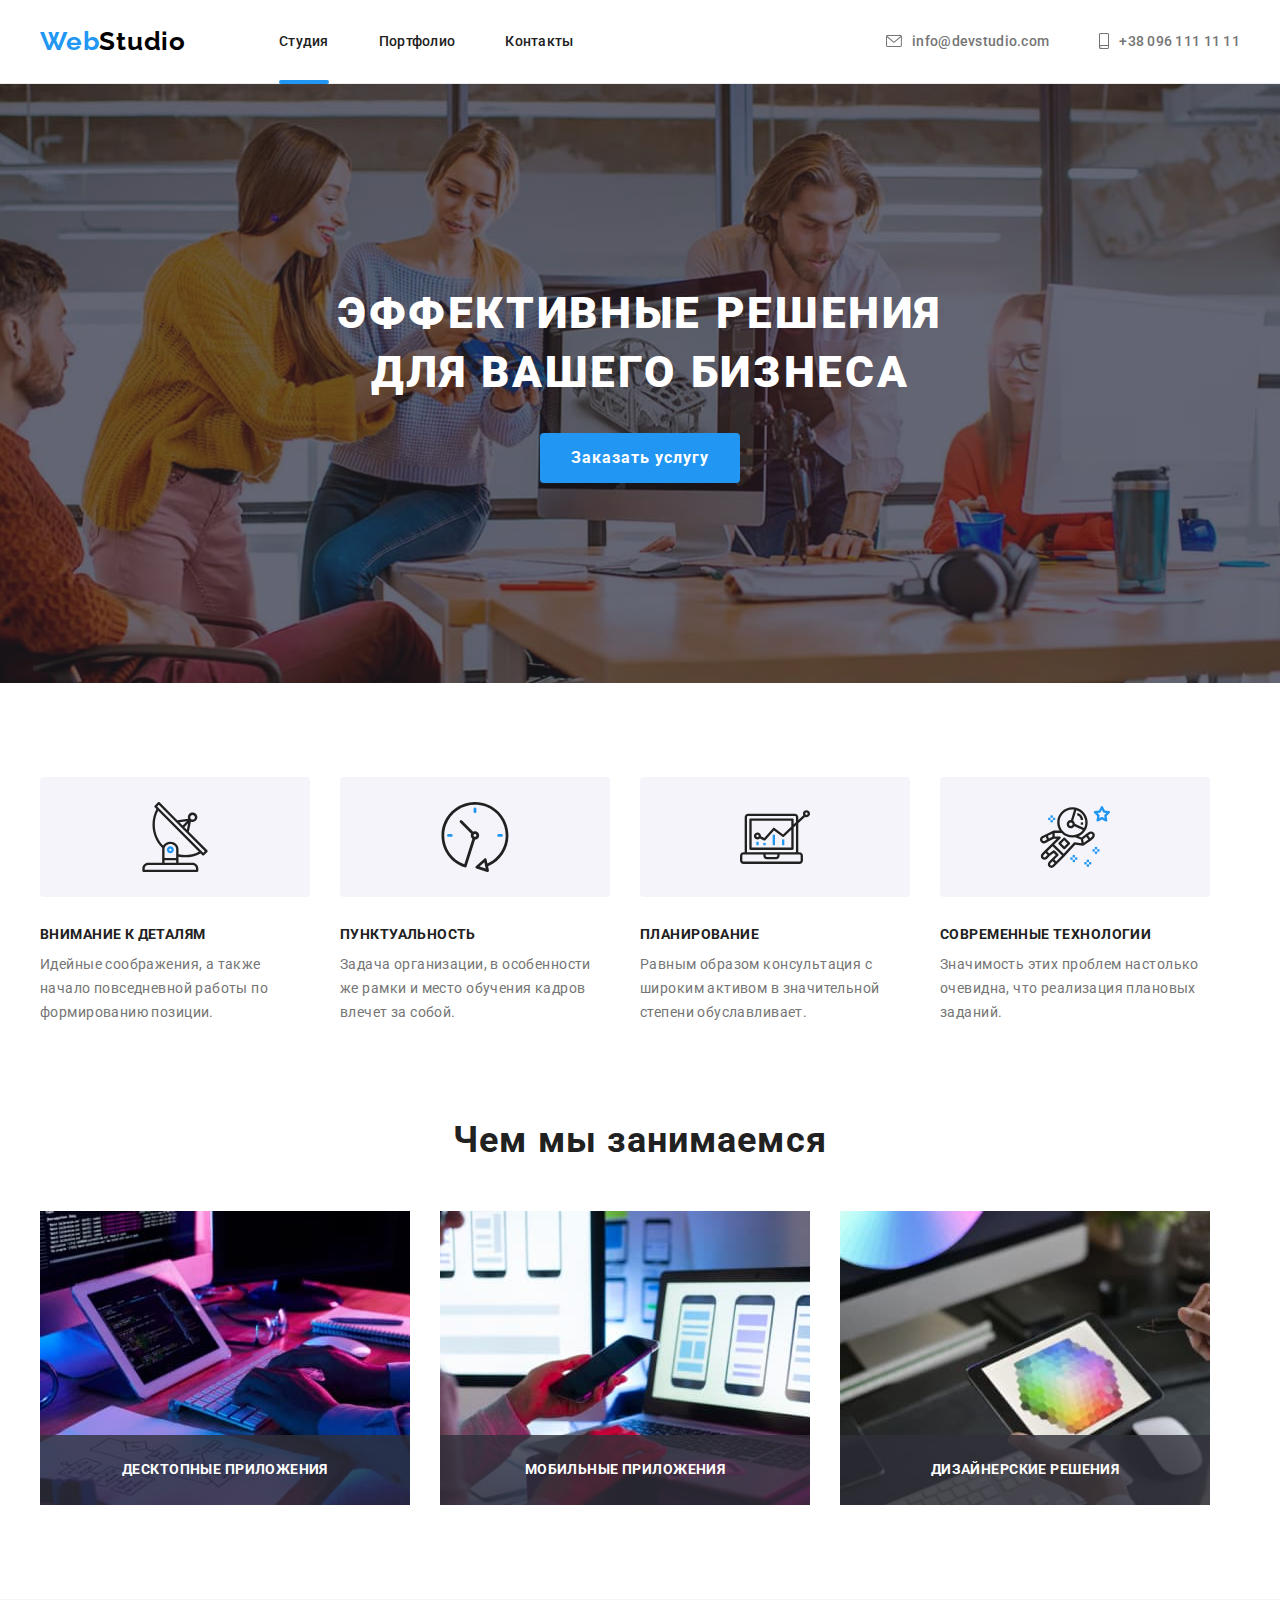
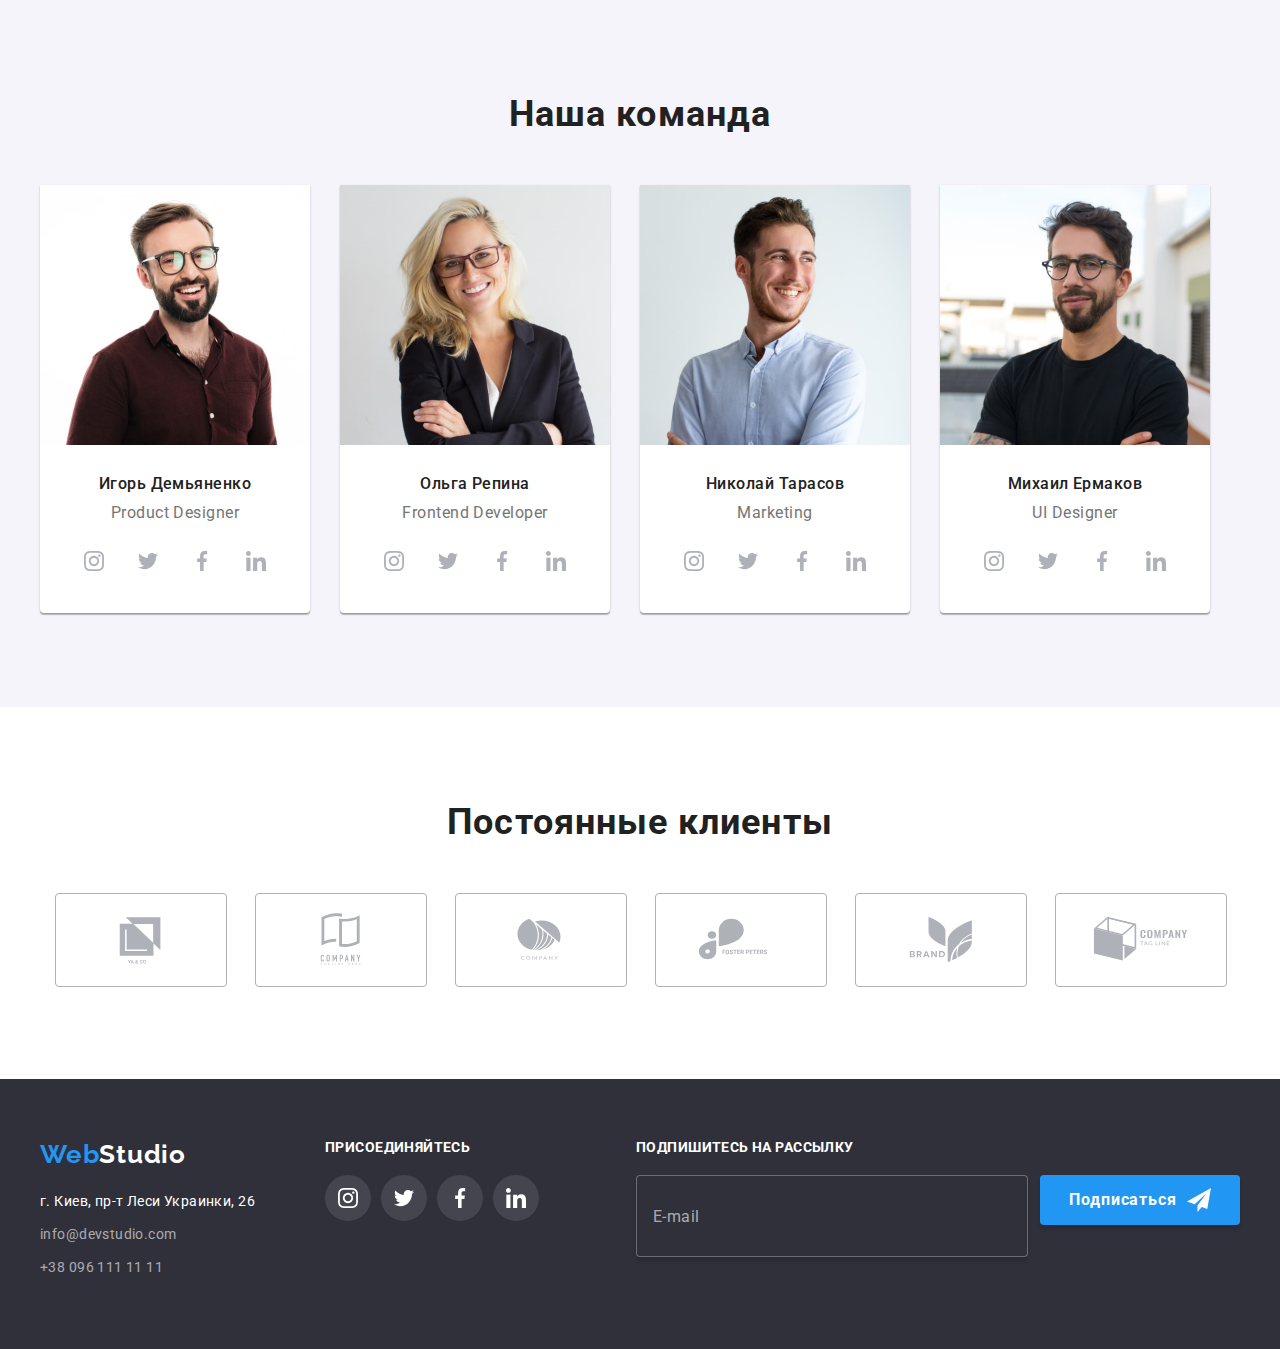
==== commit 46f0d30c: "sass" ====
--- a/index.html
+++ b/index.html
@@ -83,59 +83,59 @@
           <!-- прихований заголовок -->
           <h2 class="visually-hidden">Наши приемущества</h2>
           <ul class="next-list list">
-            <li class="next-item">
+            <li class="next-list__item">
               <div class="next-svg">
-                <svg class="next-icons" width="70" height="70">
+                <svg class="next-list__icons" width="70" height="70">
                   <use
                     href="./images/Приемущества.Icons/symbol-defs.svg#icon-antenna-1"
                   ></use>
                 </svg>
               </div>
-              <h3 class="next-other-title">Внимание к деталям</h3>
-              <p class="next-after-title">
+              <h3 class="next-list__other-title">Внимание к деталям</h3>
+              <p class="next-list__after-title">
                 Идейные соображения, а также начало повседневной работы по
                 формированию позиции.
               </p>
             
             </li>
-            <li class="next-item">
+            <li class="next-list__item">
               <div class="next-svg">
-                <svg class="next-icons" width="70" height="70">
+                <svg class="next-list__icons" width="70" height="70">
                   <use
                     href="./images/Приемущества.Icons/symbol-defs.svg#icon-clock-1"
                   ></use>
                 </svg>
               </div>
-              <h3 class="next-other-title">Пунктуальность</h3>
-              <p class="next-after-title">
+              <h3 class="next-list__other-title">Пунктуальность</h3>
+              <p class="next-list__after-title">
                 Задача организации, в особенности же рамки и место обучения
                 кадров влечет за собой.
               </p>
             </li>
-            <li class="next-item">
+            <li class="next-list__item">
               <div class="next-svg">
-                <svg class="next-icons" width="70" height="70">
+                <svg class="next-list__icons" width="70" height="70">
                   <use
                     href="./images/Приемущества.Icons/symbol-defs.svg#icon-diagram-1"
                   ></use>
                 </svg>
               </div>
-              <h3 class="next-other-title">Планирование</h3>
-              <p class="next-after-title">
+              <h3 class="next-list__other-title">Планирование</h3>
+              <p class="next-list__after-title">
                 Равным образом консультация с широким активом в значительной
                 степени обуславливает.
               </p>
             </li>
-            <li class="next-item">
+            <li class="next-list__item">
               <div class="next-svg">
-                <svg class="next-icons" width="70" height="70">
+                <svg class="next-list__icons" width="70" height="70">
                   <use
                     href="./images/Приемущества.Icons/symbol-defs.svg#icon-astronaut-1"
                   ></use>
                 </svg>
               </div>
-              <h3 class="next-other-title">Современные технологии</h3>
-              <p class="next-after-title">
+              <h3 class="next-list__other-title">Современные технологии</h3>
+              <p class="next-list__after-title">
                 Значимость этих проблем настолько очевидна, что реализация
                 плановых заданий.
               </p>
@@ -147,7 +147,7 @@
       <!--section-3-->
       <section class="after section">
         <div class="container">
-          <h2 class="after-main-title title">Чем мы занимаемся</h2>
+          <h2 class="after__title title">Чем мы занимаемся</h2>
           <ul class="after-list list">
             <li class="after-item">
               <img
@@ -182,7 +182,7 @@
       <!--section-4-->
       <section class="about section">
         <div class="container">
-          <h2 class="about-main-title title">Наша команда</h2>
+          <h2 class="about__title title">Наша команда</h2>
           <ul class="about-list list">
             <li class="about-item"> 
               <img
--- a/css/style.css
+++ b/css/style.css
@@ -2,457 +2,17 @@
 
 /*-------------------------HERO-----------------------*/
 
-.hero {
-  background-color: var(--footer-bg-color);
-  background-image: linear-gradient(
-      rgba(47, 48, 58, 0.4),
-      rgba(47, 48, 58, 0.4)
-    ),
-    url(../images/img/hero.bg.jpg);
-  background-repeat: no-repeat;
-  background-position: center;
-  background-size: cover;
-  text-align: center;
-  padding-top: 200px;
-  padding-bottom: 200px;
-}
-.hero-title {
-  margin-bottom: 30px;
-  width: 696px;
-  margin-right: auto;
-  margin-left: auto;
-
-  font-weight: 900;
-  font-size: 44px;
-  line-height: 1.36;
-  letter-spacing: 0.06em;
-  text-transform: uppercase;
-  color: var(--primary-bg-color);
-}
-.hero-btn {
-  height: 50px;
-  min-width: 200px;
-  border-radius: 4px;
-  border: 1px solid transparent;
-
-  cursor: pointer;
-  font-family: Roboto, sans-serif;
-  font-weight: 700;
-  font-size: 16px;
-  line-height: 1.88;
-  letter-spacing: 0.06em;
-  color: var(--primary-bg-color);
-  background-color: var(--accent-color);
-  transition: background-color 250ms cubic-bezier(0.4, 0, 0.2, 1);
-}
-.hero-btn:hover,
-.hero-btn:focus {
-  background-color: var(--hover-color);
-  transition: background-color 250ms cubic-bezier(0.4, 0, 0.2, 1);
-}
-
 /*------------------------NEXT-------------------------*/
-
-.next-other-title {
-  margin-bottom: 10px;
-
-  font-size: 14px;
-  line-height: 1.14;
-  letter-spacing: 0.03em;
-  text-transform: uppercase;
-}
-
-.next-after-title {
-  width: 270px;
-
-  font-size: 14px;
-  line-height: 1.71;
-  letter-spacing: 0.03em;
-  color: var(--secondary-text-color);
-}
-
-.next.section {
-  padding-bottom: 0;
-}
-
-.next-list {
-  display: flex;
-  flex-wrap: wrap;
-}
-
-.next-item + .next-item {
-  margin-left: 30px;
-}
-
-.next-svg {
-  margin-bottom: 30px;
-
-  height: 120px;
-  border-radius: 4px;
-  background: var(--secondary-bg-color);
-
-  display: flex;
-
-  justify-content: center;
-  align-items: center;
-}
 
 /*-----------------------AFTER----------------------*/
 
-.after {
-  text-align: center;
-}
-
-.after-list {
-  display: flex;
-}
-
-.after-list .after-item + .after-item {
-  margin-left: 30px;
-}
-
-.after-main-title {
-  margin-bottom: 50px;
-}
-
-.after-list .after-item {
-  position: relative;
-}
-
-.after-item-title {
-  position: absolute;
-  width: 100%;
-  bottom: 0;
-  padding-top: 27px;
-  padding-bottom: 27px;
-  background-color: rgba(47, 48, 58, 0.8);
-
-  font-size: 14px;
-  line-height: 1.14;
-  text-align: center;
-  letter-spacing: 0.03em;
-  text-transform: uppercase;
-  color: var(--primary-bg-color);
-}
-
 /*-----------------------TITLE----------------------*/
-.title {
-  margin-bottom: 50px;
-
-  font-size: 36px;
-  line-height: 1.17;
-  text-align: center;
-  letter-spacing: 0.03em;
-  color: var(--primary-text-color);
-}
 
 /*-----------------------ABOUT----------------------*/
-.about {
-  background-color: var(--secondary-bg-color);
-  text-align: center;
-}
-
-.about-item + .about-item {
-  margin-left: 30px;
-}
-
-.about-list {
-  display: flex;
-}
-
-.about-list > .about-item {
-  background-color: var(--primary-bg-color);
-  box-shadow: 0px 1px 3px rgba(0, 0, 0, 0.12), 0px 1px 1px rgba(0, 0, 0, 0.14),
-    0px 2px 1px rgba(0, 0, 0, 0.2);
-  border-radius: 0px 0px 4px 4px;
-}
-
-.team-text-part {
-  padding-top: 30px;
-  padding-bottom: 30px;
-}
-
-.about-other-title {
-  margin-bottom: 10px;
-
-  font-weight: 500;
-  font-size: 16px;
-  line-height: 1.18;
-  letter-spacing: 0.03em;
-  color: var(--primary-text-color);
-}
-.about-after-title {
-  font-size: 16px;
-  line-height: 1.18;
-  letter-spacing: 0.03em;
-  color: var(--secondary-text-color);
-  margin-bottom: 16px;
-}
-
-.team-social-list {
-  display: flex;
-  justify-content: center;
-}
-
-.team-social-item + .team-social-item {
-  margin-left: 10px;
-}
-
-.team-social-link {
-  width: 44px;
-  height: 44px;
-
-  border-radius: 50%;
-  display: flex;
-  align-items: center;
-  justify-content: center;
-  color: var(--primary-icon-color);
-  transition: color 250ms cubic-bezier(0.4, 0, 0.2, 1),
-    background-color 250ms cubic-bezier(0.4, 0, 0.2, 1);
-}
-
-.team-social-icon {
-  fill: currentColor;
-}
-
-.team-social-link:hover,
-.team-social-link:focus {
-  background-color: var(--accent-color);
-  color: var(--primary-bg-color);
-
-  transition: color 250ms cubic-bezier(0.4, 0, 0.2, 1),
-    background-color 250ms cubic-bezier(0.4, 0, 0.2, 1);
-}
 
 /*-----------------------CLIENTS-----------------------*/
 
-.clients-company-item {
-  width: 170px;
-  height: 92px;
-  transition: color 250ms cubic-bezier(0.4, 0, 0.2, 1),
-    border-color 250ms cubic-bezier(0.4, 0, 0.2, 1);
-}
-
-.clients-main .title {
-  margin-bottom: 50px;
-
-  font-size: 36px;
-  line-height: 1.17;
-  text-align: center;
-  letter-spacing: 0.03em;
-
-  color: var(--primary-text-color);
-}
-
-.clients-company-list {
-  display: flex;
-  justify-content: center;
-}
-
-.clients-company-link {
-  display: flex;
-  width: 100%;
-  height: 100%;
-  justify-content: center;
-  align-items: center;
-  color: var(--primary-icon-color);
-  border: 1px solid var(--primary-icon-color);
-  border-radius: 4px;
-  transition: color 250ms cubic-bezier(0.4, 0, 0.2, 1),
-    border-color 250ms cubic-bezier(0.4, 0, 0.2, 1);
-}
-
-.clients-company-item .clients-company-logo {
-  fill: currentColor;
-}
-
-.clients-company-item + .clients-company-item {
-  margin-left: 30px;
-}
-
-.clients-company-item .clients-company-link:hover,
-.clients-company-item .clients-company-link:focus {
-  border-color: var(--accent-color);
-  color: var(--accent-color);
-  transition: color 250ms cubic-bezier(0.4, 0, 0.2, 1),
-    border-color 250ms cubic-bezier(0.4, 0, 0.2, 1);
-}
 /*-----------------------FOOTER-----------------------*/
-.footer {
-  background-color: var(--footer-bg-color);
-  padding-top: 60px;
-  padding-bottom: 60px;
-}
-.footer .container {
-  display: flex;
-}
-
-.footer-logo {
-  display: block;
-  margin-bottom: 20px;
-
-  font-family: Raleway, sans-serif;
-  font-weight: 700;
-  font-size: 26px;
-  line-height: 1.19;
-  letter-spacing: 0.03em;
-  color: var(--primary-bg-color);
-}
-
-.footer-adress {
-  font-size: 14px;
-  line-height: 1.71;
-  letter-spacing: 0.03em;
-  color: var(--primary-bg-color);
-  transition: color 250ms cubic-bezier(0.4, 0, 0.2, 1);
-}
-
-.footer-item {
-  margin-bottom: 9px;
-}
-
-.footer-after-title {
-  font-size: 14px;
-  line-height: 1.71;
-  letter-spacing: 0.03em;
-  color: var(--primary-bg-color);
-}
-.footer-mail,
-.footer-tel {
-  font-size: 14px;
-  line-height: 1.71;
-  letter-spacing: 0.03em;
-  color: rgba(255, 255, 255, 0.6);
-  transition: color 250ms cubic-bezier(0.4, 0, 0.2, 1);
-}
-.footer-adress:hover,
-.footer-adress:focus,
-.footer-mail:hover,
-.footer-mail:focus,
-.footer-tel:hover,
-.footer-tel:focus {
-  color: var(--accent-color);
-  transition: color 250ms cubic-bezier(0.4, 0, 0.2, 1);
-}
-
-.logo-footer-part {
-  color: var(--accent-color);
-}
-
-.footer-second-part {
-  margin-left: 70px;
-  margin-right: auto;
-}
-
-.footer-social-logo {
-  fill: var(--primary-bg-color);
-}
-
-.footer-social-link {
-  width: 44px;
-  height: 44px;
-  border-radius: 50%;
-  border: 1px solid transparent;
-  background-color: rgba(255, 255, 255, 0.1);
-  display: flex;
-  align-items: center;
-  justify-content: center;
-  transition: background-color 250ms cubic-bezier(0.4, 0, 0.2, 1);
-}
-
-.footer-title {
-  margin-bottom: 20px;
-}
-
-.footer-social-link:hover,
-.footer-social-link:focus {
-  background-color: var(--accent-color);
-  transition: background-color 250ms cubic-bezier(0.4, 0, 0.2, 1);
-}
-
-.footer-title {
-  font-size: 14px;
-  line-height: 1.15;
-  letter-spacing: 0.03em;
-  text-transform: uppercase;
-
-  color: var(--primary-bg-color);
-}
-
-.footer-social-list {
-  display: flex;
-  justify-content: center;
-  align-items: center;
-}
-
-.footer-social-item + .footer-social-item {
-  margin-left: 10px;
-}
-
-.footer-third-part {
-  margin-left: auto;
-}
-
-.footer-input {
-  width: 358px;
-  height: 50px;
-  border: 1px solid rgba(255, 255, 255, 0.3);
-  border-radius: 4px;
-  box-shadow: 0px 4px 4px rgba(0, 0, 0, 0.15);
-  padding: 15px 16px;
-  margin-right: 12px;
-  color: var(--primary-bg-color);
-  font-family: Roboto;
-  font-weight: 400;
-  font-size: 16px;
-  line-height: 1.25;
-  letter-spacing: 0.03em;
-  background-color: var(--footer-bg-color);
-}
-
-.footer-input::placeholder {
-  color: rgba(255, 255, 255, 0.6);
-}
-
-.footer-form {
-  display: flex;
-}
-
-.footer-btn {
-  width: 200px;
-  height: 50px;
-  box-shadow: 0px 4px 4px rgba(0, 0, 0, 0.15);
-  border: transparent;
-  border-radius: 4px;
-  background-color: var(--accent-color);
-  cursor: pointer;
-  display: flex;
-  align-items: center;
-  justify-content: center;
-
-  font-family: "Roboto";
-  font-weight: 700;
-  font-size: 16px;
-  line-height: 1.88;
-  letter-spacing: 0.06em;
-  color: var(--primary-bg-color);
-  transition: background-color 250ms cubic-bezier(0.4, 0, 0.2, 1);
-}
-
-.footer-btn:hover,
-.footer-btn:focus {
-  background-color: var(--hover-color);
-  transition: background-color 250ms cubic-bezier(0.4, 0, 0.2, 1);
-}
-
-.footer-btn::after {
-  content: "";
-  display: block;
-  width: 24px;
-  height: 24px;
-  margin-left: 10px;
-  background-image: url(../images/icons/icon\ send.svg);
-}
 
 /*------------------------PORTFOLIO-------------------------*/
 
@@ -589,226 +149,3 @@
 }
 
 /* -------------------BACKDROP--------------- */
-
-.backdrop {
-  position: fixed;
-  top: 0;
-  left: 0;
-  width: 100%;
-  height: 100%;
-  background-color: rgba(0, 0, 0, 0.2);
-
-  opacity: 1;
-  transition: opacity 250ms cubic-bezier(0.4, 0, 0.2, 1),
-    visibility 250ms cubic-bezier(0.4, 0, 0.2, 1);
-}
-
-.backdrop.is-hidden {
-  opacity: 0;
-  pointer-events: none;
-  visibility: hidden;
-}
-
-.backdrop.is-hidden.modal {
-  transform: translate(-50%, -50%) scale(0.9);
-}
-
-.modal {
-  position: absolute;
-  top: 50%;
-  left: 50%;
-  transform: translate(-50%, -50%) scale(1);
-  width: 528px;
-  min-height: 581px;
-  background-color: var(--primary-bg-color);
-  border-radius: 4px;
-  transition: transform 250ms cubic-bezier(0.4, 0, 0.2, 1);
-  padding: 40px;
-}
-
-.modal-title {
-  font-family: "Roboto";
-  font-weight: 700;
-  font-size: 20px;
-  line-height: 1.15;
-  text-align: center;
-  letter-spacing: 0.03em;
-
-  color: var(--primary-text-color);
-
-  margin-bottom: 12px;
-}
-
-.modal-input {
-  width: 100%;
-  height: 45px;
-  padding-left: 42px;
-  border-radius: 4px;
-  background-color: transparent;
-  border: 1px solid rgba(33, 33, 33, 0.2);
-  transition: border-color 250ms cubic-bezier(0.4, 0, 0.2, 1);
-  outline: none;
-}
-
-.modal-input:focus {
-  transition: border-color 250ms cubic-bezier(0.4, 0, 0.2, 1);
-  border-color: var(--accent-color);
-}
-
-.modal-text {
-  display: block;
-  width: 100%;
-  height: 120px;
-  margin-top: 4px;
-  padding-left: 16px;
-  padding-top: 12px;
-  border-radius: 4px;
-  background-color: transparent;
-  border: 1px solid rgba(33, 33, 33, 0.2);
-  resize: none;
-
-  font-size: 14px;
-  line-height: 1.14;
-  letter-spacing: 0.01em;
-  outline: none;
-  transition: border-color 250ms cubic-bezier(0.4, 0, 0.2, 1);
-}
-
-.modal-text:focus {
-  border-color: var(--accent-color);
-  transition: border-color 250ms cubic-bezier(0.4, 0, 0.2, 1);
-}
-
-.form-field {
-  margin-bottom: 10px;
-}
-
-.form-field-privacy {
-  margin-top: 20px;
-  margin-bottom: 30px;
-}
-
-.form-field textarea::placeholder {
-  color: rgba(117, 117, 117, 0.5);
-}
-
-.input-wrap {
-  margin-top: 4px;
-  position: relative;
-}
-
-.input-icon {
-  position: absolute;
-  left: 5px;
-  top: 50%;
-  margin-left: 12px;
-  transform: translateY(-50%);
-  transition: fill 250ms cubic-bezier(0.4, 0, 0.2, 1);
-  outline: none;
-}
-
-.modal-input:focus + .input-icon {
-  transition: fill 250ms cubic-bezier(0.4, 0, 0.2, 1);
-  fill: var(--accent-color);
-}
-
-.input-text {
-  font-size: 12px;
-  line-height: 1.16;
-  display: block;
-  letter-spacing: 0.01em;
-  color: var(--secondary-text-color);
-}
-
-.modal-check-text {
-  font-size: 14px;
-
-  color: var(--secondary-text-color);
-  display: flex;
-  text-align: center;
-}
-
-.modal-check-text:focus {
-  background-color: var(--accent-color);
-}
-
-.modal-check {
-  margin-top: 4px;
-}
-
-.modal-check-text::before {
-  content: "";
-  width: 16px;
-  height: 15px;
-  border: 2px solid #212121;
-  border-radius: 3px;
-  margin-right: 7px;
-}
-
-.modal-check:checked + .modal-check-text::before {
-  background-color: var(--accent-color);
-  background-image: url(../images/icons/check.svg);
-  background-repeat: no-repeat;
-  background-position: center;
-  border: transparent;
-}
-
-.modal-check:focus + .modal-check-text::before {
-  box-shadow: 0px 4px 4px rgba(0, 0, 0, 0.25);
-}
-
-.privacy-file {
-  color: var(--accent-color);
-  margin-left: 3px;
-  text-decoration: underline;
-}
-
-.send-btn {
-  min-width: 200px;
-
-  margin-left: auto;
-  margin-right: auto;
-  background-color: var(--accent-color);
-  border: transparent;
-  border-radius: 4px;
-  padding-top: 10px;
-  padding-bottom: 10px;
-  cursor: pointer;
-  box-shadow: 0px 4px 4px rgba(0, 0, 0, 0.15);
-  display: block;
-
-  font-weight: 700;
-  font-size: 16px;
-  line-height: 1.88;
-  text-align: center;
-  letter-spacing: 0.06em;
-  color: var(--primary-bg-color);
-  transition: background-color 250ms cubic-bezier(0.4, 0, 0.2, 1);
-}
-
-.send-btn:hover,
-.send-btn:focus {
-  background-color: var(--hover-color);
-  transition: background-color 250ms cubic-bezier(0.4, 0, 0.2, 1);
-}
-
-.modal-close {
-  position: absolute;
-  top: 8px;
-  right: 8px;
-  width: 30px;
-  height: 30px;
-  background-color: transparent;
-  border-radius: 50%;
-  border: 1px solid rgba(0, 0, 0, 0.1);
-  display: flex;
-  justify-content: center;
-  align-items: center;
-  cursor: pointer;
-}
-
-.modal-close:hover,
-.modal-close:focus {
-  fill: var(--accent-color);
-  transition: fill 250ms cubic-bezier(0.4, 0, 0.2, 1);
-}
--- a/css/main.css
+++ b/css/main.css
@@ -72,14 +72,13 @@
   padding-bottom: 94px;
 }
 
-.header .container {
-  display: flex;
-  align-items: center;
-}
-
 .header {
   border-bottom: 1px solid;
   border-color: #ececec;
+}
+.header .container {
+  display: flex;
+  align-items: center;
 }
 
 .header__logo {
@@ -103,6 +102,9 @@
 .header-list__item:not(:last-child) {
   margin-right: 50px;
 }
+.header-list__item:not(:last-child) {
+  position: relative;
+}
 
 .header-connect {
   margin-left: auto;
@@ -111,6 +113,10 @@
   padding-bottom: 32px;
   justify-content: center;
   align-items: center;
+  transition: color 250ms cubic-bezier(0.4, 0, 0.2, 1);
+}
+.header-connect:hover, .header-connect:focus {
+  color: var(--accent-color);
   transition: color 250ms cubic-bezier(0.4, 0, 0.2, 1);
 }
 
@@ -125,10 +131,8 @@
   color: var(--primary-text-color);
   transition: color 250ms cubic-bezier(0.4, 0, 0.2, 1);
 }
-
-.header-list__link:hover,
-.header-list__link:focus,
-.current {
+.header-list__link:hover, .header-list__link:focus,
+.header-list__link .current {
   color: var(--accent-color);
   transition: color 250ms cubic-bezier(0.4, 0, 0.2, 1);
 }
@@ -145,9 +149,13 @@
   align-items: center;
   transition: color 250ms cubic-bezier(0.4, 0, 0.2, 1);
 }
-
-.header-list__item {
-  position: relative;
+.header-list__mail:hover, .header-list__mail:focus, .header-list__mail:hover, .header-list__mail:focus,
+.header-list__tel:hover,
+.header-list__tel:focus,
+.header-list__tel:hover,
+.header-list__tel:focus {
+  color: var(--accent-color);
+  transition: color 250ms cubic-bezier(0.4, 0, 0.2, 1);
 }
 
 .header-list__link::after {
@@ -175,28 +183,643 @@
   border-radius: 2px;
 }
 
-.header-list__mail:hover,
-.header-list__mail:focus,
-.header-list__tel:hover,
-.header-list__tel:focus {
-  color: var(--accent-color);
-  transition: color 250ms cubic-bezier(0.4, 0, 0.2, 1);
-}
-
-.header-connect:hover,
-.header-connect:focus {
-  color: var(--accent-color);
-  transition: color 250ms cubic-bezier(0.4, 0, 0.2, 1);
-}
-
 .header-list__icon {
   margin-right: 10px;
   fill: currentColor;
   transition: color 250ms cubic-bezier(0.4, 0, 0.2, 1);
 }
-
-.header-list__icon:hover,
-.header-list__icon:focus {
+.header-list__icon:hover, .header-list__icon:focus {
   color: var(--accent-color);
   transition: color 250ms cubic-bezier(0.4, 0, 0.2, 1);
+}
+
+.hero {
+  background-color: var(--footer-bg-color);
+  background-image: linear-gradient(rgba(47, 48, 58, 0.4), rgba(47, 48, 58, 0.4)), url(../images/img/hero.bg.jpg);
+  background-repeat: no-repeat;
+  background-position: center;
+  background-size: cover;
+  text-align: center;
+  padding-top: 200px;
+  padding-bottom: 200px;
+}
+
+.hero-title {
+  margin-bottom: 30px;
+  width: 696px;
+  margin-right: auto;
+  margin-left: auto;
+  font-weight: 900;
+  font-size: 44px;
+  line-height: 1.36;
+  letter-spacing: 0.06em;
+  text-transform: uppercase;
+  color: var(--primary-bg-color);
+}
+
+.hero-btn {
+  height: 50px;
+  min-width: 200px;
+  border-radius: 4px;
+  border: 1px solid transparent;
+  cursor: pointer;
+  font-family: Roboto, sans-serif;
+  font-weight: 700;
+  font-size: 16px;
+  line-height: 1.88;
+  letter-spacing: 0.06em;
+  color: var(--primary-bg-color);
+  background-color: var(--accent-color);
+  transition: background-color 250ms cubic-bezier(0.4, 0, 0.2, 1);
+}
+.hero-btn:hover, .hero-btn:focus {
+  background-color: var(--hover-color);
+  transition: background-color 250ms cubic-bezier(0.4, 0, 0.2, 1);
+}
+
+.next-list__other-title {
+  margin-bottom: 10px;
+  font-size: 14px;
+  line-height: 1.14;
+  letter-spacing: 0.03em;
+  text-transform: uppercase;
+}
+
+.next-list__after-title {
+  width: 270px;
+  font-size: 14px;
+  line-height: 1.71;
+  letter-spacing: 0.03em;
+  color: var(--secondary-text-color);
+}
+
+.next.section {
+  padding-bottom: 0;
+}
+
+.next-list {
+  display: flex;
+  flex-wrap: wrap;
+}
+
+.next-list__item + .next-list__item {
+  margin-left: 30px;
+}
+
+.next-svg {
+  margin-bottom: 30px;
+  height: 120px;
+  border-radius: 4px;
+  background: var(--secondary-bg-color);
+  display: flex;
+  justify-content: center;
+  align-items: center;
+}
+
+.after {
+  text-align: center;
+}
+
+.after-list {
+  display: flex;
+}
+.after-list .after-item {
+  position: relative;
+}
+
+.after-item + .after-item {
+  margin-left: 30px;
+}
+
+.after-main-title {
+  margin-bottom: 50px;
+}
+
+.after-item-title {
+  position: absolute;
+  width: 100%;
+  bottom: 0;
+  padding-top: 27px;
+  padding-bottom: 27px;
+  background-color: rgba(47, 48, 58, 0.8);
+  font-size: 14px;
+  line-height: 1.14;
+  text-align: center;
+  letter-spacing: 0.03em;
+  text-transform: uppercase;
+  color: var(--primary-bg-color);
+}
+
+.about {
+  background-color: var(--secondary-bg-color);
+  text-align: center;
+}
+
+.about-item + .about-item {
+  margin-left: 30px;
+}
+
+.about-list {
+  display: flex;
+}
+.about-list .about-item {
+  background-color: var(--primary-bg-color);
+  box-shadow: 0px 1px 3px rgba(0, 0, 0, 0.12), 0px 1px 1px rgba(0, 0, 0, 0.14), 0px 2px 1px rgba(0, 0, 0, 0.2);
+  border-radius: 0px 0px 4px 4px;
+}
+
+.about-other-title {
+  margin-bottom: 10px;
+  font-weight: 500;
+  font-size: 16px;
+  line-height: 1.18;
+  letter-spacing: 0.03em;
+  color: var(--primary-text-color);
+}
+
+.about-after-title {
+  font-size: 16px;
+  line-height: 1.18;
+  letter-spacing: 0.03em;
+  color: var(--secondary-text-color);
+  margin-bottom: 16px;
+}
+
+.clients-company-item {
+  width: 170px;
+  height: 92px;
+  transition: color 250ms cubic-bezier(0.4, 0, 0.2, 1), border-color 250ms cubic-bezier(0.4, 0, 0.2, 1);
+}
+.clients-company-item .clients-company-logo {
+  fill: currentColor;
+}
+
+.clients-main .title {
+  margin-bottom: 50px;
+  font-size: 36px;
+  line-height: 1.17;
+  text-align: center;
+  letter-spacing: 0.03em;
+  color: var(--primary-text-color);
+}
+
+.clients-company-list {
+  display: flex;
+  justify-content: center;
+}
+
+.clients-company-link {
+  display: flex;
+  width: 100%;
+  height: 100%;
+  justify-content: center;
+  align-items: center;
+  color: var(--primary-icon-color);
+  border: 1px solid var(--primary-icon-color);
+  border-radius: 4px;
+  transition: color 250ms cubic-bezier(0.4, 0, 0.2, 1), border-color 250ms cubic-bezier(0.4, 0, 0.2, 1);
+}
+
+.clients-company-item + .clients-company-item {
+  margin-left: 30px;
+}
+.clients-company-item .clients-company-link:hover,
+.clients-company-item .clients-company-link:focus {
+  border-color: var(--accent-color);
+  color: var(--accent-color);
+  transition: color 250ms cubic-bezier(0.4, 0, 0.2, 1), border-color 250ms cubic-bezier(0.4, 0, 0.2, 1);
+}
+
+.footer {
+  background-color: var(--footer-bg-color);
+  padding-top: 60px;
+  padding-bottom: 60px;
+}
+
+.footer .container {
+  display: flex;
+}
+
+.footer-logo {
+  display: block;
+  margin-bottom: 20px;
+  font-family: Raleway, sans-serif;
+  font-weight: 700;
+  font-size: 26px;
+  line-height: 1.19;
+  letter-spacing: 0.03em;
+  color: var(--primary-bg-color);
+}
+
+.footer-adress {
+  font-size: 14px;
+  line-height: 1.71;
+  letter-spacing: 0.03em;
+  color: var(--primary-bg-color);
+  transition: color 250ms cubic-bezier(0.4, 0, 0.2, 1);
+}
+
+.footer-item {
+  margin-bottom: 9px;
+}
+
+.footer-after-title {
+  font-size: 14px;
+  line-height: 1.71;
+  letter-spacing: 0.03em;
+  color: var(--primary-bg-color);
+}
+
+.footer-mail,
+.footer-tel {
+  font-size: 14px;
+  line-height: 1.71;
+  letter-spacing: 0.03em;
+  color: rgba(255, 255, 255, 0.6);
+  transition: color 250ms cubic-bezier(0.4, 0, 0.2, 1);
+}
+
+.footer-adress:hover,
+.footer-adress:focus,
+.footer-mail:hover,
+.footer-mail:focus,
+.footer-tel:hover,
+.footer-tel:focus {
+  color: var(--accent-color);
+  transition: color 250ms cubic-bezier(0.4, 0, 0.2, 1);
+}
+
+.logo-footer-part {
+  color: var(--accent-color);
+}
+
+.footer-second-part {
+  margin-left: 70px;
+  margin-right: auto;
+}
+
+.footer-social-logo {
+  fill: var(--primary-bg-color);
+}
+
+.footer-social-link {
+  width: 44px;
+  height: 44px;
+  border-radius: 50%;
+  border: 1px solid transparent;
+  background-color: rgba(255, 255, 255, 0.1);
+  display: flex;
+  align-items: center;
+  justify-content: center;
+  transition: background-color 250ms cubic-bezier(0.4, 0, 0.2, 1);
+}
+
+.footer-title {
+  margin-bottom: 20px;
+}
+
+.footer-social-link:hover,
+.footer-social-link:focus {
+  background-color: var(--accent-color);
+  transition: background-color 250ms cubic-bezier(0.4, 0, 0.2, 1);
+}
+
+.footer-title {
+  font-size: 14px;
+  line-height: 1.15;
+  letter-spacing: 0.03em;
+  text-transform: uppercase;
+  color: var(--primary-bg-color);
+}
+
+.footer-social-list {
+  display: flex;
+  justify-content: center;
+  align-items: center;
+}
+
+.footer-social-item + .footer-social-item {
+  margin-left: 10px;
+}
+
+.footer-third-part {
+  margin-left: auto;
+}
+
+.footer-input {
+  width: 358px;
+  height: 50px;
+  border: 1px solid rgba(255, 255, 255, 0.3);
+  border-radius: 4px;
+  box-shadow: 0px 4px 4px rgba(0, 0, 0, 0.15);
+  padding: 15px 16px;
+  margin-right: 12px;
+  color: var(--primary-bg-color);
+  font-family: Roboto;
+  font-weight: 400;
+  font-size: 16px;
+  line-height: 1.25;
+  letter-spacing: 0.03em;
+  background-color: var(--footer-bg-color);
+}
+
+.footer-input::placeholder {
+  color: rgba(255, 255, 255, 0.6);
+}
+
+.footer-form {
+  display: flex;
+}
+
+.footer-btn {
+  width: 200px;
+  height: 50px;
+  box-shadow: 0px 4px 4px rgba(0, 0, 0, 0.15);
+  border: transparent;
+  border-radius: 4px;
+  background-color: var(--accent-color);
+  cursor: pointer;
+  display: flex;
+  align-items: center;
+  justify-content: center;
+  font-family: "Roboto";
+  font-weight: 700;
+  font-size: 16px;
+  line-height: 1.88;
+  letter-spacing: 0.06em;
+  color: var(--primary-bg-color);
+  transition: background-color 250ms cubic-bezier(0.4, 0, 0.2, 1);
+}
+
+.footer-btn:hover,
+.footer-btn:focus {
+  background-color: var(--hover-color);
+  transition: background-color 250ms cubic-bezier(0.4, 0, 0.2, 1);
+}
+
+.footer-btn::after {
+  content: "";
+  display: block;
+  width: 24px;
+  height: 24px;
+  margin-left: 10px;
+  background-image: url(../images/icons/icon\ send.svg);
+}
+
+.title {
+  margin-bottom: 50px;
+  font-size: 36px;
+  line-height: 1.17;
+  text-align: center;
+  letter-spacing: 0.03em;
+  color: var(--primary-text-color);
+}
+
+.team-text-part {
+  padding-top: 30px;
+  padding-bottom: 30px;
+}
+
+.team-social-list {
+  display: flex;
+  justify-content: center;
+}
+
+.team-social-item + .team-social-item {
+  margin-left: 10px;
+}
+
+.team-social-link {
+  width: 44px;
+  height: 44px;
+  border-radius: 50%;
+  display: flex;
+  align-items: center;
+  justify-content: center;
+  color: var(--primary-icon-color);
+  transition: color 250ms cubic-bezier(0.4, 0, 0.2, 1), background-color 250ms cubic-bezier(0.4, 0, 0.2, 1);
+}
+.team-social-link:hover, .team-social-link:focus {
+  background-color: var(--accent-color);
+  color: var(--primary-bg-color);
+  transition: color 250ms cubic-bezier(0.4, 0, 0.2, 1), background-color 250ms cubic-bezier(0.4, 0, 0.2, 1);
+}
+
+.team-social-icon {
+  fill: currentColor;
+}
+
+.backdrop {
+  position: fixed;
+  top: 0;
+  left: 0;
+  width: 100%;
+  height: 100%;
+  background-color: rgba(0, 0, 0, 0.2);
+  opacity: 1;
+  transition: opacity 250ms cubic-bezier(0.4, 0, 0.2, 1), visibility 250ms cubic-bezier(0.4, 0, 0.2, 1);
+}
+
+.backdrop.is-hidden {
+  opacity: 0;
+  pointer-events: none;
+  visibility: hidden;
+}
+
+.backdrop.is-hidden.modal {
+  transform: translate(-50%, -50%) scale(0.9);
+}
+
+.modal {
+  position: absolute;
+  top: 50%;
+  left: 50%;
+  transform: translate(-50%, -50%) scale(1);
+  width: 528px;
+  min-height: 581px;
+  background-color: var(--primary-bg-color);
+  border-radius: 4px;
+  transition: transform 250ms cubic-bezier(0.4, 0, 0.2, 1);
+  padding: 40px;
+}
+
+.modal-title {
+  font-family: "Roboto";
+  font-weight: 700;
+  font-size: 20px;
+  line-height: 1.15;
+  text-align: center;
+  letter-spacing: 0.03em;
+  color: var(--primary-text-color);
+  margin-bottom: 12px;
+}
+
+.modal-input {
+  width: 100%;
+  height: 45px;
+  padding-left: 42px;
+  border-radius: 4px;
+  background-color: transparent;
+  border: 1px solid rgba(33, 33, 33, 0.2);
+  transition: border-color 250ms cubic-bezier(0.4, 0, 0.2, 1);
+  outline: none;
+}
+
+.modal-input:focus {
+  transition: border-color 250ms cubic-bezier(0.4, 0, 0.2, 1);
+  border-color: var(--accent-color);
+}
+
+.modal-text {
+  display: block;
+  width: 100%;
+  height: 120px;
+  margin-top: 4px;
+  padding-left: 16px;
+  padding-top: 12px;
+  border-radius: 4px;
+  background-color: transparent;
+  border: 1px solid rgba(33, 33, 33, 0.2);
+  resize: none;
+  font-size: 14px;
+  line-height: 1.14;
+  letter-spacing: 0.01em;
+  outline: none;
+  transition: border-color 250ms cubic-bezier(0.4, 0, 0.2, 1);
+}
+
+.modal-text:focus {
+  border-color: var(--accent-color);
+  transition: border-color 250ms cubic-bezier(0.4, 0, 0.2, 1);
+}
+
+.form-field {
+  margin-bottom: 10px;
+}
+
+.form-field-privacy {
+  margin-top: 20px;
+  margin-bottom: 30px;
+}
+
+.form-field textarea::placeholder {
+  color: rgba(117, 117, 117, 0.5);
+}
+
+.input-wrap {
+  margin-top: 4px;
+  position: relative;
+}
+
+.input-icon {
+  position: absolute;
+  left: 5px;
+  top: 50%;
+  margin-left: 12px;
+  transform: translateY(-50%);
+  transition: fill 250ms cubic-bezier(0.4, 0, 0.2, 1);
+  outline: none;
+}
+
+.modal-input:focus + .input-icon {
+  transition: fill 250ms cubic-bezier(0.4, 0, 0.2, 1);
+  fill: var(--accent-color);
+}
+
+.input-text {
+  font-size: 12px;
+  line-height: 1.16;
+  display: block;
+  letter-spacing: 0.01em;
+  color: var(--secondary-text-color);
+}
+
+.modal-check-text {
+  font-size: 14px;
+  color: var(--secondary-text-color);
+  display: flex;
+  text-align: center;
+}
+
+.modal-check-text:focus {
+  background-color: var(--accent-color);
+}
+
+.modal-check {
+  margin-top: 4px;
+}
+
+.modal-check-text::before {
+  content: "";
+  width: 16px;
+  height: 15px;
+  border: 2px solid #212121;
+  border-radius: 3px;
+  margin-right: 7px;
+}
+
+.modal-check:checked + .modal-check-text::before {
+  background-color: var(--accent-color);
+  background-image: url(../images/icons/check.svg);
+  background-repeat: no-repeat;
+  background-position: center;
+  border: transparent;
+}
+
+.modal-check:focus + .modal-check-text::before {
+  box-shadow: 0px 4px 4px rgba(0, 0, 0, 0.25);
+}
+
+.privacy-file {
+  color: var(--accent-color);
+  margin-left: 3px;
+  text-decoration: underline;
+}
+
+.send-btn {
+  min-width: 200px;
+  margin-left: auto;
+  margin-right: auto;
+  background-color: var(--accent-color);
+  border: transparent;
+  border-radius: 4px;
+  padding-top: 10px;
+  padding-bottom: 10px;
+  cursor: pointer;
+  box-shadow: 0px 4px 4px rgba(0, 0, 0, 0.15);
+  display: block;
+  font-weight: 700;
+  font-size: 16px;
+  line-height: 1.88;
+  text-align: center;
+  letter-spacing: 0.06em;
+  color: var(--primary-bg-color);
+  transition: background-color 250ms cubic-bezier(0.4, 0, 0.2, 1);
+}
+
+.send-btn:hover,
+.send-btn:focus {
+  background-color: var(--hover-color);
+  transition: background-color 250ms cubic-bezier(0.4, 0, 0.2, 1);
+}
+
+.modal-close {
+  position: absolute;
+  top: 8px;
+  right: 8px;
+  width: 30px;
+  height: 30px;
+  background-color: transparent;
+  border-radius: 50%;
+  border: 1px solid rgba(0, 0, 0, 0.1);
+  display: flex;
+  justify-content: center;
+  align-items: center;
+  cursor: pointer;
+}
+
+.modal-close:hover,
+.modal-close:focus {
+  fill: var(--accent-color);
+  transition: fill 250ms cubic-bezier(0.4, 0, 0.2, 1);
 }/*# sourceMappingURL=main.css.map */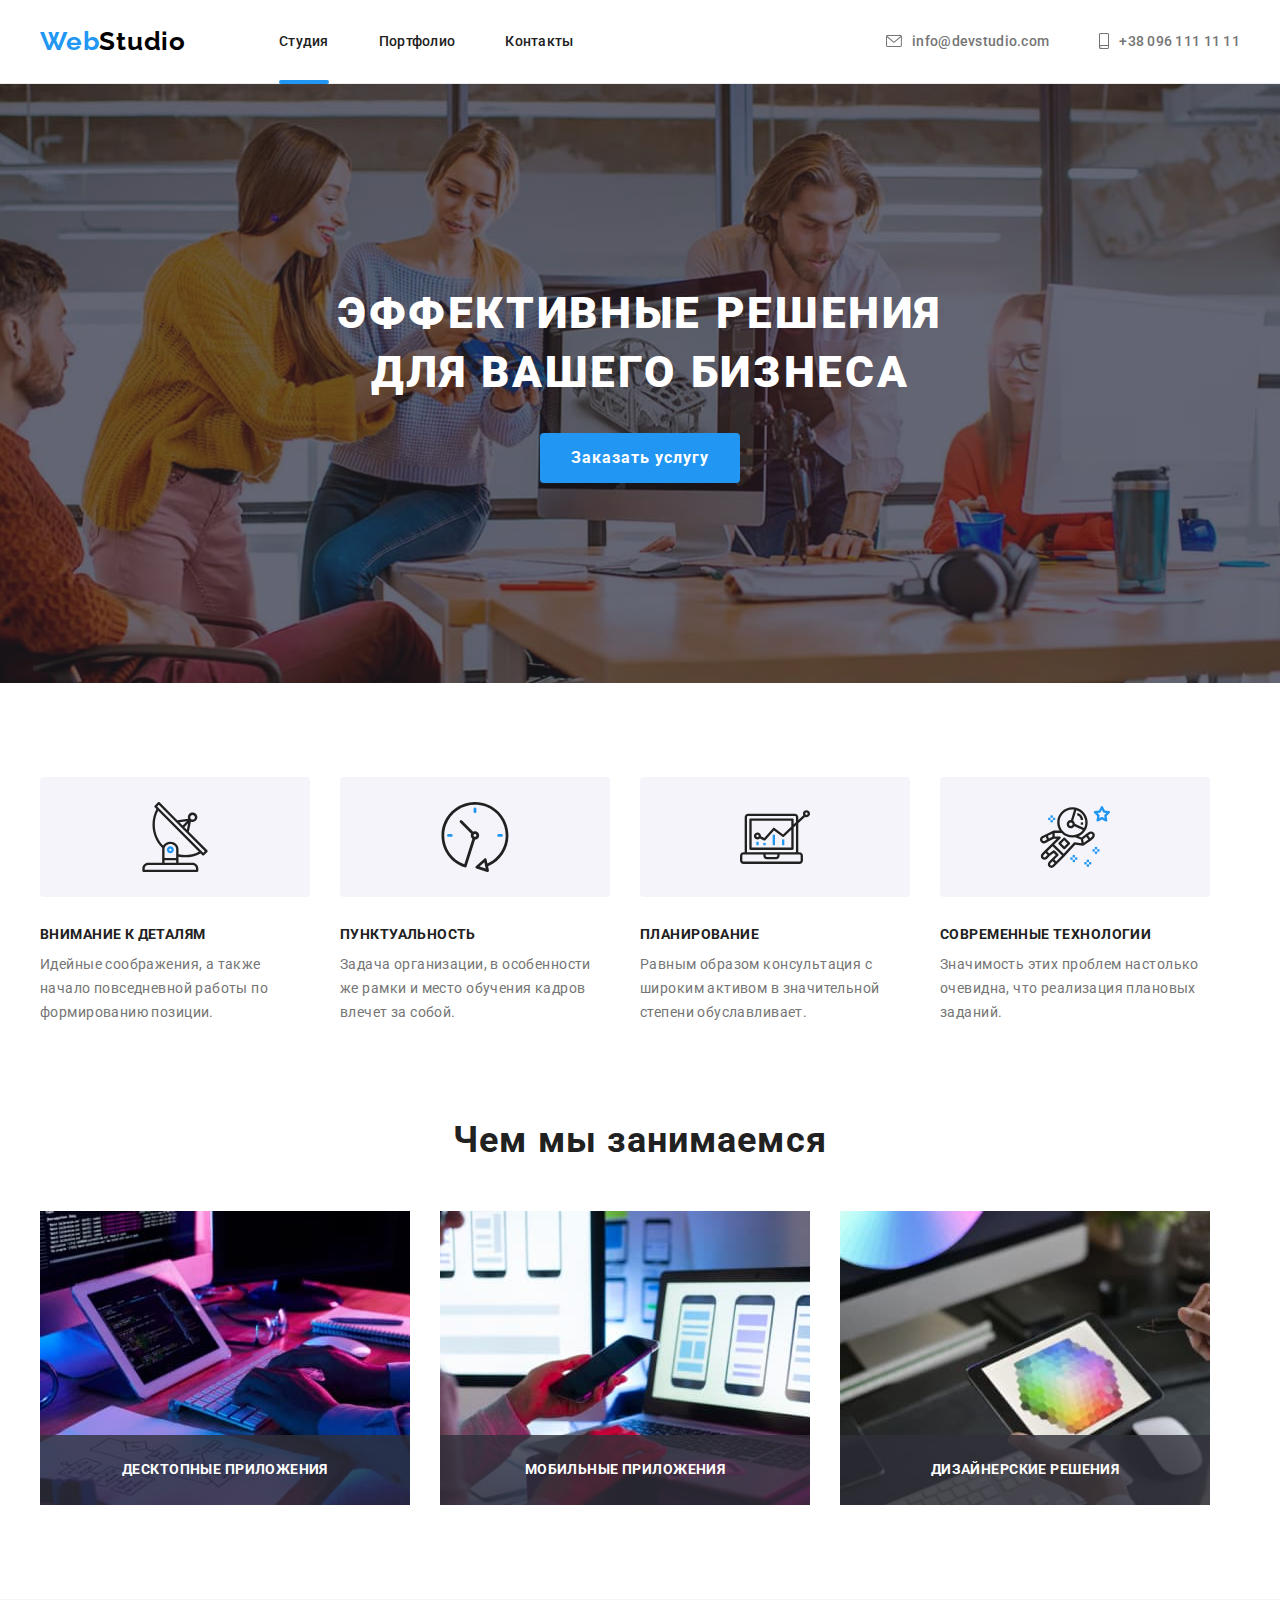
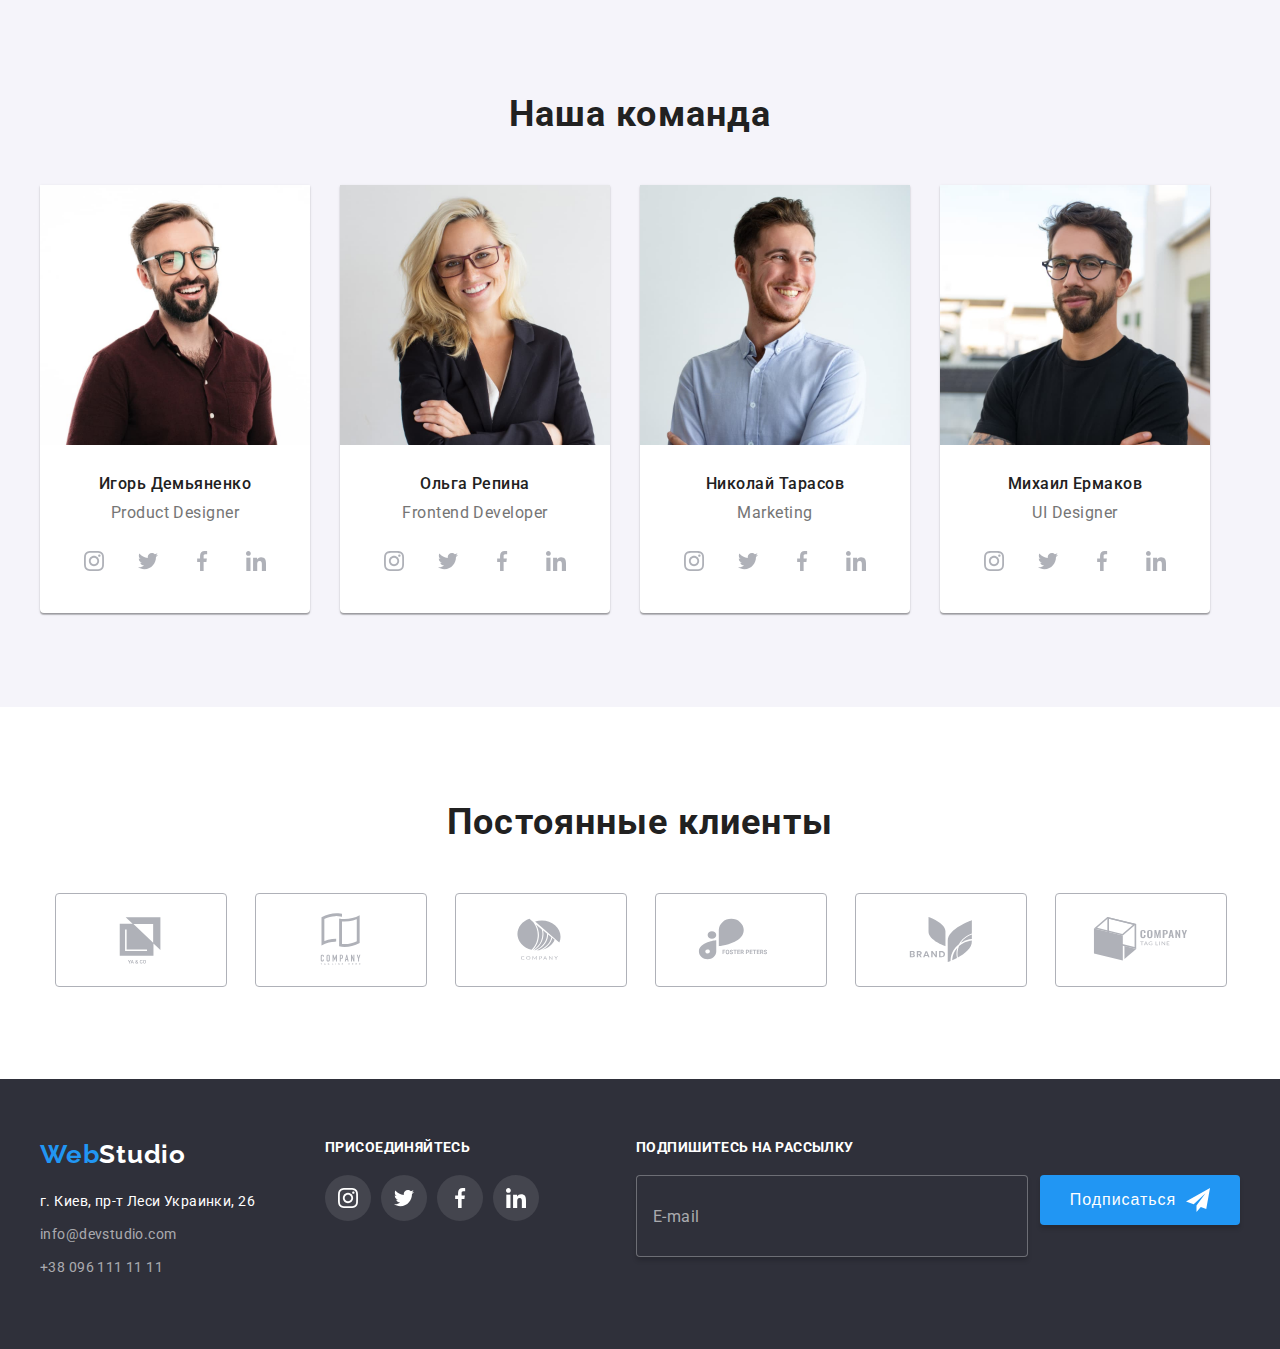
==== commit 3b5f4fa3: "BEM" ====
--- a/index.html
+++ b/index.html
@@ -25,56 +25,56 @@
   <body>
     <!--header-->
     <header class="header">
-      <div class="container">
-        <a class="logo header__logo" href="./index.html">
-          <span class="logo logo__header__part">Web</span>Studio</a
-        >
-        <nav class="navigation link">
-          <ul class="header-list list">
-            <li class="header-list__item">
-              <a href="" class="header-list__link current">Студия</a>
-              
-            </li>
-            <li class="header-list__item">
-              <a href="./portfolio.html" class="header-list__link">Портфолио</a>
-            </li>
-            <li class="header-list__item">
-              <a href="Контакты" class="header-list__link">Контакты</a>
-            </li>
-          </ul>
-        </nav>
-        <div class="header-connect">
-          <ul class="header-list list">
-            <li class="header-list__item">
-              <a href="mailto:info@devstudio.com" class="header-list__mail">
-                <svg class="header-list__icon" width="16" height="12">
-                  <use
-                    href="./images/email.tel icons/symbol-defs.svg#icon-envelope"
-                  ></use>
-                </svg>
-               info@devstudio.com</a>
-               </li>
-
-            <li class="header-list__item">
-              <a href="tel:+380961111111" class="header-list__tel">
-                <svg class="header-list__icon" width="10" height="16">
-                  <use
-                    href="./images/email.tel icons/symbol-defs.svg#icon-smartphone"
-                  ></use>
-                </svg>
-               +38 096 111 11 11</a>
-
-            </li>
-          </ul>
-        </div>
-      </div>
-    </header>
+          <div class="container">
+            <a class="logo header__logo" href="./index.html">
+              <span class="logo__accent">Web</span>Studio</a
+            >
+            <nav class="navigation link">
+              <ul class="header__list list">
+                <li class="header__item">
+                  <a href="" class="header__link link header__link--current">Студия</a>
+                  
+                </li>
+                <li class="header__item">
+                  <a href="./portfolio.html" class="header__link">Портфолио</a>
+                </li>
+                <li class="header__item">
+                  <a href="Контакты" class="header__link">Контакты</a>
+                </li>
+              </ul>
+            </nav>
+            <div class="header-connect">
+              <ul class="header-contacts list">
+                <li class="header__elements">
+                  <a href="mailto:info@devstudio.com" class="header__mail">
+                    <svg class="header__icon" width="16" height="12">
+                      <use
+                        href="./images/email.tel icons/symbol-defs.svg#icon-envelope"
+                      ></use>
+                    </svg>
+                   info@devstudio.com</a>
+                   </li>
+    
+                <li class="header__elements">
+                  <a href="tel:+380961111111" class="header__tel">
+                    <svg class="header__icon" width="10" height="16">
+                      <use
+                        href="./images/email.tel icons/symbol-defs.svg#icon-smartphone"
+                      ></use>
+                    </svg>
+                   +38 096 111 11 11</a>
+    
+                </li>
+              </ul>
+            </div>
+          </div>
+        </header>
     <main>
       <!--section-1-->
       <section class="hero">
         <div class="container">
-          <h1 class="container__hero-title hero-title">Эффективные решения для вашего бизнеса</h1>
-          <button type="button" class="container__hero-btn hero-btn " data-modal-open>Заказать услугу</button>
+          <h1 class="hero__title">Эффективные решения для вашего бизнеса</h1>
+          <button type="button" class="hero__btn" data-modal-open>Заказать услугу</button>
         </div>
       </section>
       <!--section-2-->
@@ -182,7 +182,7 @@
       <!--section-4-->
       <section class="about section">
         <div class="container">
-          <h2 class="about__title title">Наша команда</h2>
+          <h2 class="about-main-title title">Наша команда</h2>
           <ul class="about-list list">
             <li class="about-item"> 
               <img
@@ -454,9 +454,9 @@
     <!--footer-->
     <footer class="footer">
       <div class="container">
-        <div class="footer-first-part">
+        <div class="footer-first">
         <a class="footer-logo" href="./index.html">
-          <span class="logo-footer-part">Web</span>Studio</a
+          <span class="logo-footer">Web</span>Studio</a
         >
         <ul class="footer-list list">
           <li class="footer-item">
@@ -479,7 +479,7 @@
           </li>
         </ul>
       </div>
-        <div class="footer-second-part">
+        <div class="footer-second">
           <h2 class="footer-title">Присоединяйтесь</h2>
           <ul class="footer-social-list list">
             <li class="footer-social-item">
@@ -520,7 +520,7 @@
             </li>
           </ul>                   
        </div>
-      <div class="footer-third-part">
+      <div class="footer-third">
         <h2 class="footer-title">Подпишитесь на рассылку</h2>
       <div class="footer-form">
         <label for="footer-user-email"></label>
--- a/css/style.css
+++ b/css/style.css
@@ -16,136 +16,4 @@
 
 /*------------------------PORTFOLIO-------------------------*/
 
-.container .portfolio-list {
-  display: flex;
-  justify-content: center;
-  margin-bottom: 50px;
-}
-
-.portfolio-btn {
-  border-radius: 4px;
-  padding: 6px 22px;
-  border: 1px solid transparent;
-
-  cursor: pointer;
-  font-family: Roboto, sans-serif;
-  font-weight: 500;
-  font-size: 16px;
-  line-height: 1.62;
-  text-align: center;
-  letter-spacing: 0.03em;
-  color: var(--primary-text-color);
-  transition: color 250ms cubic-bezier(0.4, 0, 0.2, 1),
-    background-color 250ms cubic-bezier(0.4, 0, 0.2, 1),
-    box-shadow 250ms cubic-bezier(0.4, 0, 0.2, 1);
-}
-
-.portfolio-items + .portfolio-items {
-  margin-left: 8px;
-}
-
-.portfolio-btn:hover,
-.portfolio-btn:focus,
-.current-btn {
-  color: var(--primary-bg-color);
-  background-color: var(--accent-color);
-  box-shadow: 0px 3px 1px rgba(0, 0, 0, 0.1), 0px 1px 2px rgba(0, 0, 0, 0.08),
-    0px 2px 2px rgba(0, 0, 0, 0.12);
-  transition: background-color 250ms cubic-bezier(0.4, 0, 0.2, 1),
-    color 250ms cubic-bezier(0.4, 0, 0.2, 1),
-    box-shadow 250ms cubic-bezier(0.4, 0, 0.2, 1);
-}
-
-.next-gallery-list {
-  display: flex;
-  flex-wrap: wrap;
-}
-
-.portfolio-shadow {
-  display: block;
-
-  transition: box-shadow 250ms cubic-bezier(0.4, 0, 0.2, 1);
-}
-
-.portfolio-shadow:focus,
-.portfolio-shadow:hover {
-  box-shadow: 0px 4px 4px rgba(0, 0, 0, 0.25);
-  transition: box-shadow 250ms cubic-bezier(0.4, 0, 0.2, 1);
-}
-
-.about-next:hover,
-.about-next:focus {
-  box-shadow: 0px 4px 4px rgba(0, 0, 0, 0.25);
-  transition: box-shadow 250ms cubic-bezier(0.4, 0, 0.2, 1);
-}
-
-.about-next:hover .next-cover-text {
-  transform: translateY(0);
-  transition: box-shadow 250ms cubic-bezier(0.4, 0, 0.2, 1);
-}
-
-.next-cover-wrap {
-  position: relative;
-  overflow: hidden;
-}
-
-.next-cover-text {
-  height: 100%;
-  position: absolute;
-  top: 0;
-  left: 0;
-  background-color: rgba(33, 150, 243, 90%);
-  color: var(--primary-bg-color);
-  font-weight: 400;
-  line-height: 28px;
-  padding: 63px 24px;
-  transform: translateY(100%);
-  transition: transform 250ms cubic-bezier(0.4, 0, 0.2, 1);
-}
-
-.about-next-title {
-  font-weight: 700;
-  font-size: 18px;
-  line-height: 2;
-  letter-spacing: 0.06em;
-  color: var(--primary-text-color);
-}
-.after-next-title {
-  font-size: 16px;
-  line-height: 1.8;
-  letter-spacing: 0.03em;
-  color: var(--secondary-text-color);
-}
-
-.next-gallery-list .about-next {
-  width: calc((100% - 60px) / 3);
-  margin-right: 30px;
-  margin-bottom: 30px;
-}
-
-.about-next:nth-child(3n) {
-  margin-right: 0;
-}
-
-.about-next:nth-last-child(-n + 3) {
-  margin-bottom: 0;
-}
-
-.about-next-title {
-  margin-bottom: 4px;
-}
-
-.about-next .team-project-text {
-  padding-top: 20px;
-  padding-right: 24px;
-  padding-bottom: 20px;
-  padding-left: 24px;
-
-  background-color: var(--primary-bg-color);
-  border-right: 1px solid var(--project-color);
-  border-bottom: 1px solid var(--project-color);
-  border-left: 1px solid var(--project-color);
-  transition: box-shadow 250ms cubic-bezier(0.4, 0, 0.2, 1);
-}
-
 /* -------------------BACKDROP--------------- */
--- a/css/main.css
+++ b/css/main.css
@@ -1,16 +1,3 @@
-:root {
-  --accent-color: #2196f3;
-  --hover-color: #188ce8;
-  --primary-text-color: #212121;
-  --secondary-text-color: #757575;
-  --primary-icon-color: #afb1b8;
-  --primary-bg-color: #ffffff;
-  --secondary-bg-color: #f5f4fa;
-  --footer-bg-color: #2f303a;
-  --logo-color: #000000;
-  --project-color: #eeeeee;
-}
-
 body {
   margin: 0;
   background-color: var(--primary-bg-color);
@@ -47,19 +34,6 @@
   max-width: 100%;
 }
 
-.visually-hidden {
-  position: absolute;
-  white-space: nowrap;
-  width: 1px;
-  height: 1px;
-  overflow: hidden;
-  border: 0;
-  padding: 0;
-  clip: rect(0 0 0 0);
-  clip-path: inset(50%);
-  margin: -1px;
-}
-
 .container {
   width: 1200px;
   padding-right: 15px;
@@ -91,74 +65,22 @@
   color: var(--logo-color);
 }
 
-.logo__header__part {
+.logo__accent {
   color: var(--accent-color);
 }
 
-.header-list {
-  display: flex;
-}
-
-.header-list__item:not(:last-child) {
+.header__list {
+  display: flex;
+}
+
+.header__item {
+  position: relative;
+}
+.header__item:not(:last-child) {
   margin-right: 50px;
 }
-.header-list__item:not(:last-child) {
-  position: relative;
-}
-
-.header-connect {
-  margin-left: auto;
-  display: flex;
-  padding-top: 32px;
-  padding-bottom: 32px;
-  justify-content: center;
-  align-items: center;
-  transition: color 250ms cubic-bezier(0.4, 0, 0.2, 1);
-}
-.header-connect:hover, .header-connect:focus {
-  color: var(--accent-color);
-  transition: color 250ms cubic-bezier(0.4, 0, 0.2, 1);
-}
-
-.header-list__link {
-  display: block;
-  margin-top: 32px;
-  margin-bottom: 32px;
-  font-weight: 500;
-  font-size: 14px;
-  line-height: 1.33;
-  letter-spacing: 0.02em;
-  color: var(--primary-text-color);
-  transition: color 250ms cubic-bezier(0.4, 0, 0.2, 1);
-}
-.header-list__link:hover, .header-list__link:focus,
-.header-list__link .current {
-  color: var(--accent-color);
-  transition: color 250ms cubic-bezier(0.4, 0, 0.2, 1);
-}
-
-.header-list__mail,
-.header-list__tel {
-  font-weight: 500;
-  font-size: 14px;
-  line-height: 1.33;
-  letter-spacing: 0.02em;
-  color: var(--secondary-text-color);
-  display: flex;
-  justify-content: center;
-  align-items: center;
-  transition: color 250ms cubic-bezier(0.4, 0, 0.2, 1);
-}
-.header-list__mail:hover, .header-list__mail:focus, .header-list__mail:hover, .header-list__mail:focus,
-.header-list__tel:hover,
-.header-list__tel:focus,
-.header-list__tel:hover,
-.header-list__tel:focus {
-  color: var(--accent-color);
-  transition: color 250ms cubic-bezier(0.4, 0, 0.2, 1);
-}
-
-.header-list__link::after {
+
+.header__link::after {
   content: "";
   display: block;
   position: absolute;
@@ -171,7 +93,7 @@
   border-radius: 2px;
 }
 
-.header-list__link.current::after {
+.header__link--current::after {
   content: "";
   display: block;
   position: absolute;
@@ -183,12 +105,73 @@
   border-radius: 2px;
 }
 
-.header-list__icon {
+.header-connect {
+  margin-left: auto;
+  display: flex;
+  padding-top: 32px;
+  padding-bottom: 32px;
+  justify-content: center;
+  align-items: center;
+  transition: color 250ms cubic-bezier(0.4, 0, 0.2, 1);
+}
+.header-connect:hover, .header-connect:focus {
+  color: var(--accent-color);
+  transition: color 250ms cubic-bezier(0.4, 0, 0.2, 1);
+}
+
+.header-contacts {
+  display: flex;
+}
+
+.header__elements {
+  position: relative;
+}
+.header__elements:not(:last-child) {
+  margin-right: 50px;
+}
+
+.header__link {
+  display: block;
+  margin-top: 32px;
+  margin-bottom: 32px;
+  font-weight: 500;
+  font-size: 14px;
+  line-height: 1.33;
+  letter-spacing: 0.02em;
+  color: var(--primary-text-color);
+  transition: color 250ms cubic-bezier(0.4, 0, 0.2, 1);
+}
+.header__link:hover, .header__link:focus,
+.header__link .current {
+  color: var(--accent-color);
+  transition: color 250ms cubic-bezier(0.4, 0, 0.2, 1);
+}
+
+.header__mail,
+.header__tel {
+  font-weight: 500;
+  font-size: 14px;
+  line-height: 1.33;
+  letter-spacing: 0.02em;
+  color: var(--secondary-text-color);
+  display: flex;
+  justify-content: center;
+  align-items: center;
+  transition: color 250ms cubic-bezier(0.4, 0, 0.2, 1);
+}
+.header__mail:hover, .header__mail:focus,
+.header__tel:hover,
+.header__tel:focus {
+  color: var(--accent-color);
+  transition: color 250ms cubic-bezier(0.4, 0, 0.2, 1);
+}
+
+.header__icon {
   margin-right: 10px;
   fill: currentColor;
   transition: color 250ms cubic-bezier(0.4, 0, 0.2, 1);
 }
-.header-list__icon:hover, .header-list__icon:focus {
+.header__icon:hover, .header__icon:focus {
   color: var(--accent-color);
   transition: color 250ms cubic-bezier(0.4, 0, 0.2, 1);
 }
@@ -204,7 +187,7 @@
   padding-bottom: 200px;
 }
 
-.hero-title {
+.hero__title {
   margin-bottom: 30px;
   width: 696px;
   margin-right: auto;
@@ -217,7 +200,7 @@
   color: var(--primary-bg-color);
 }
 
-.hero-btn {
+.hero__btn {
   height: 50px;
   min-width: 200px;
   border-radius: 4px;
@@ -232,7 +215,7 @@
   background-color: var(--accent-color);
   transition: background-color 250ms cubic-bezier(0.4, 0, 0.2, 1);
 }
-.hero-btn:hover, .hero-btn:focus {
+.hero__btn:hover, .hero__btn:focus {
   background-color: var(--hover-color);
   transition: background-color 250ms cubic-bezier(0.4, 0, 0.2, 1);
 }
@@ -291,7 +274,7 @@
   margin-left: 30px;
 }
 
-.after-main-title {
+.after__title {
   margin-bottom: 50px;
 }
 
@@ -315,17 +298,22 @@
   text-align: center;
 }
 
-.about-item + .about-item {
-  margin-left: 30px;
-}
-
 .about-list {
   display: flex;
 }
-.about-list .about-item {
+
+.about-item {
   background-color: var(--primary-bg-color);
   box-shadow: 0px 1px 3px rgba(0, 0, 0, 0.12), 0px 1px 1px rgba(0, 0, 0, 0.14), 0px 2px 1px rgba(0, 0, 0, 0.2);
   border-radius: 0px 0px 4px 4px;
+}
+.about-item + .about-item {
+  margin-left: 30px;
+}
+
+.team-text-part {
+  padding-top: 30px;
+  padding-bottom: 30px;
 }
 
 .about-other-title {
@@ -345,12 +333,45 @@
   margin-bottom: 16px;
 }
 
+.team-social-list {
+  display: flex;
+  justify-content: center;
+}
+
+.team-social-item + .team-social-item {
+  margin-left: 10px;
+}
+
+.team-social-link {
+  width: 44px;
+  height: 44px;
+  border-radius: 50%;
+  display: flex;
+  align-items: center;
+  justify-content: center;
+  color: var(--primary-icon-color);
+  transition: color 250ms cubic-bezier(0.4, 0, 0.2, 1), background-color 250ms cubic-bezier(0.4, 0, 0.2, 1);
+}
+.team-social-link:hover, .team-social-link:focus {
+  background-color: var(--accent-color);
+  color: var(--primary-bg-color);
+  transition: color 250ms cubic-bezier(0.4, 0, 0.2, 1), background-color 250ms cubic-bezier(0.4, 0, 0.2, 1);
+}
+
+.team-social-icon {
+  fill: currentColor;
+}
+
 .clients-company-item {
   width: 170px;
   height: 92px;
   transition: color 250ms cubic-bezier(0.4, 0, 0.2, 1), border-color 250ms cubic-bezier(0.4, 0, 0.2, 1);
 }
-.clients-company-item .clients-company-logo {
+.clients-company-item + .clients-company-item {
+  margin-left: 30px;
+}
+
+.clients-company-logo {
   fill: currentColor;
 }
 
@@ -379,12 +400,7 @@
   border-radius: 4px;
   transition: color 250ms cubic-bezier(0.4, 0, 0.2, 1), border-color 250ms cubic-bezier(0.4, 0, 0.2, 1);
 }
-
-.clients-company-item + .clients-company-item {
-  margin-left: 30px;
-}
-.clients-company-item .clients-company-link:hover,
-.clients-company-item .clients-company-link:focus {
+.clients-company-link:hover, .clients-company-link:focus {
   border-color: var(--accent-color);
   color: var(--accent-color);
   transition: color 250ms cubic-bezier(0.4, 0, 0.2, 1), border-color 250ms cubic-bezier(0.4, 0, 0.2, 1);
@@ -395,7 +411,6 @@
   padding-top: 60px;
   padding-bottom: 60px;
 }
-
 .footer .container {
   display: flex;
 }
@@ -411,6 +426,10 @@
   color: var(--primary-bg-color);
 }
 
+.logo-footer {
+  color: var(--accent-color);
+}
+
 .footer-adress {
   font-size: 14px;
   line-height: 1.71;
@@ -438,22 +457,20 @@
   color: rgba(255, 255, 255, 0.6);
   transition: color 250ms cubic-bezier(0.4, 0, 0.2, 1);
 }
-
-.footer-adress:hover,
-.footer-adress:focus,
-.footer-mail:hover,
-.footer-mail:focus,
+.footer-mail:hover, .footer-mail:focus,
 .footer-tel:hover,
 .footer-tel:focus {
   color: var(--accent-color);
   transition: color 250ms cubic-bezier(0.4, 0, 0.2, 1);
 }
 
-.logo-footer-part {
+.footer-adress:hover,
+.footer-adress:focus {
   color: var(--accent-color);
-}
-
-.footer-second-part {
+  transition: color 250ms cubic-bezier(0.4, 0, 0.2, 1);
+}
+
+.footer-second {
   margin-left: 70px;
   margin-right: auto;
 }
@@ -473,17 +490,14 @@
   justify-content: center;
   transition: background-color 250ms cubic-bezier(0.4, 0, 0.2, 1);
 }
+.footer-social-link:hover, .footer-social-link:focus {
+  background-color: var(--accent-color);
+  transition: background-color 250ms cubic-bezier(0.4, 0, 0.2, 1);
+}
 
 .footer-title {
   margin-bottom: 20px;
 }
-
-.footer-social-link:hover,
-.footer-social-link:focus {
-  background-color: var(--accent-color);
-  transition: background-color 250ms cubic-bezier(0.4, 0, 0.2, 1);
-}
-
 .footer-title {
   font-size: 14px;
   line-height: 1.15;
@@ -502,7 +516,7 @@
   margin-left: 10px;
 }
 
-.footer-third-part {
+.footer-third {
   margin-left: auto;
 }
 
@@ -522,7 +536,6 @@
   letter-spacing: 0.03em;
   background-color: var(--footer-bg-color);
 }
-
 .footer-input::placeholder {
   color: rgba(255, 255, 255, 0.6);
 }
@@ -542,21 +555,16 @@
   display: flex;
   align-items: center;
   justify-content: center;
-  font-family: "Roboto";
-  font-weight: 700;
   font-size: 16px;
   line-height: 1.88;
   letter-spacing: 0.06em;
   color: var(--primary-bg-color);
   transition: background-color 250ms cubic-bezier(0.4, 0, 0.2, 1);
 }
-
-.footer-btn:hover,
-.footer-btn:focus {
+.footer-btn:hover, .footer-btn:focus {
   background-color: var(--hover-color);
   transition: background-color 250ms cubic-bezier(0.4, 0, 0.2, 1);
 }
-
 .footer-btn::after {
   content: "";
   display: block;
@@ -566,6 +574,131 @@
   background-image: url(../images/icons/icon\ send.svg);
 }
 
+.container .portfolio-list {
+  display: flex;
+  justify-content: center;
+  margin-bottom: 50px;
+}
+
+.portfolio-btn {
+  border-radius: 4px;
+  padding: 6px 22px;
+  border: 1px solid transparent;
+  cursor: pointer;
+  font-family: Roboto, sans-serif;
+  font-weight: 500;
+  font-size: 16px;
+  line-height: 1.62;
+  text-align: center;
+  letter-spacing: 0.03em;
+  color: var(--primary-text-color);
+  transition: color 250ms cubic-bezier(0.4, 0, 0.2, 1), background-color 250ms cubic-bezier(0.4, 0, 0.2, 1), box-shadow 250ms cubic-bezier(0.4, 0, 0.2, 1);
+}
+
+.portfolio-items + .portfolio-items {
+  margin-left: 8px;
+}
+
+.portfolio-btn:hover,
+.portfolio-btn:focus,
+.current-btn {
+  color: var(--primary-bg-color);
+  background-color: var(--accent-color);
+  box-shadow: 0px 3px 1px rgba(0, 0, 0, 0.1), 0px 1px 2px rgba(0, 0, 0, 0.08), 0px 2px 2px rgba(0, 0, 0, 0.12);
+  transition: background-color 250ms cubic-bezier(0.4, 0, 0.2, 1), color 250ms cubic-bezier(0.4, 0, 0.2, 1), box-shadow 250ms cubic-bezier(0.4, 0, 0.2, 1);
+}
+
+.next-gallery-list {
+  display: flex;
+  flex-wrap: wrap;
+}
+
+.portfolio-shadow {
+  display: block;
+  transition: box-shadow 250ms cubic-bezier(0.4, 0, 0.2, 1);
+}
+
+.portfolio-shadow:focus,
+.portfolio-shadow:hover {
+  box-shadow: 0px 4px 4px rgba(0, 0, 0, 0.25);
+  transition: box-shadow 250ms cubic-bezier(0.4, 0, 0.2, 1);
+}
+
+.about-next:hover,
+.about-next:focus {
+  box-shadow: 0px 4px 4px rgba(0, 0, 0, 0.25);
+  transition: box-shadow 250ms cubic-bezier(0.4, 0, 0.2, 1);
+}
+
+.about-next:hover .next-cover-text {
+  transform: translateY(0);
+  transition: box-shadow 250ms cubic-bezier(0.4, 0, 0.2, 1);
+}
+
+.next-cover-wrap {
+  position: relative;
+  overflow: hidden;
+}
+
+.next-cover-text {
+  height: 100%;
+  position: absolute;
+  top: 0;
+  left: 0;
+  background-color: rgba(33, 150, 243, 0.9);
+  color: var(--primary-bg-color);
+  font-weight: 400;
+  line-height: 28px;
+  padding: 63px 24px;
+  transform: translateY(100%);
+  transition: transform 250ms cubic-bezier(0.4, 0, 0.2, 1);
+}
+
+.about-next-title {
+  font-weight: 700;
+  font-size: 18px;
+  line-height: 2;
+  letter-spacing: 0.06em;
+  color: var(--primary-text-color);
+}
+
+.after-next-title {
+  font-size: 16px;
+  line-height: 1.8;
+  letter-spacing: 0.03em;
+  color: var(--secondary-text-color);
+}
+
+.next-gallery-list .about-next {
+  width: calc((100% - 60px) / 3);
+  margin-right: 30px;
+  margin-bottom: 30px;
+}
+
+.about-next:nth-child(3n) {
+  margin-right: 0;
+}
+
+.about-next:nth-last-child(-n+3) {
+  margin-bottom: 0;
+}
+
+.about-next-title {
+  margin-bottom: 4px;
+}
+
+.about-next .team-project-text {
+  padding-top: 20px;
+  padding-right: 24px;
+  padding-bottom: 20px;
+  padding-left: 24px;
+  background-color: var(--primary-bg-color);
+  border-right: 1px solid var(--project-color);
+  border-bottom: 1px solid var(--project-color);
+  border-left: 1px solid var(--project-color);
+  transition: box-shadow 250ms cubic-bezier(0.4, 0, 0.2, 1);
+}
+
 .title {
   margin-bottom: 50px;
   font-size: 36px;
@@ -573,40 +706,6 @@
   text-align: center;
   letter-spacing: 0.03em;
   color: var(--primary-text-color);
-}
-
-.team-text-part {
-  padding-top: 30px;
-  padding-bottom: 30px;
-}
-
-.team-social-list {
-  display: flex;
-  justify-content: center;
-}
-
-.team-social-item + .team-social-item {
-  margin-left: 10px;
-}
-
-.team-social-link {
-  width: 44px;
-  height: 44px;
-  border-radius: 50%;
-  display: flex;
-  align-items: center;
-  justify-content: center;
-  color: var(--primary-icon-color);
-  transition: color 250ms cubic-bezier(0.4, 0, 0.2, 1), background-color 250ms cubic-bezier(0.4, 0, 0.2, 1);
-}
-.team-social-link:hover, .team-social-link:focus {
-  background-color: var(--accent-color);
-  color: var(--primary-bg-color);
-  transition: color 250ms cubic-bezier(0.4, 0, 0.2, 1), background-color 250ms cubic-bezier(0.4, 0, 0.2, 1);
-}
-
-.team-social-icon {
-  fill: currentColor;
 }
 
 .backdrop {
@@ -625,8 +724,7 @@
   pointer-events: none;
   visibility: hidden;
 }
-
-.backdrop.is-hidden.modal {
+.backdrop.is-hidden .modal {
   transform: translate(-50%, -50%) scale(0.9);
 }
 
@@ -664,7 +762,6 @@
   transition: border-color 250ms cubic-bezier(0.4, 0, 0.2, 1);
   outline: none;
 }
-
 .modal-input:focus {
   transition: border-color 250ms cubic-bezier(0.4, 0, 0.2, 1);
   border-color: var(--accent-color);
@@ -687,7 +784,6 @@
   outline: none;
   transition: border-color 250ms cubic-bezier(0.4, 0, 0.2, 1);
 }
-
 .modal-text:focus {
   border-color: var(--accent-color);
   transition: border-color 250ms cubic-bezier(0.4, 0, 0.2, 1);
@@ -696,14 +792,13 @@
 .form-field {
   margin-bottom: 10px;
 }
+.form-field textarea::placeholder {
+  color: rgba(117, 117, 117, 0.5);
+}
 
 .form-field-privacy {
   margin-top: 20px;
   margin-bottom: 30px;
-}
-
-.form-field textarea::placeholder {
-  color: rgba(117, 117, 117, 0.5);
 }
 
 .input-wrap {
@@ -720,7 +815,6 @@
   transition: fill 250ms cubic-bezier(0.4, 0, 0.2, 1);
   outline: none;
 }
-
 .modal-input:focus + .input-icon {
   transition: fill 250ms cubic-bezier(0.4, 0, 0.2, 1);
   fill: var(--accent-color);
@@ -740,15 +834,9 @@
   display: flex;
   text-align: center;
 }
-
 .modal-check-text:focus {
   background-color: var(--accent-color);
 }
-
-.modal-check {
-  margin-top: 4px;
-}
-
 .modal-check-text::before {
   content: "";
   width: 16px;
@@ -758,16 +846,19 @@
   margin-right: 7px;
 }
 
+.modal-check {
+  margin-top: 4px;
+}
+.modal-check:focus + .modal-check-text::before {
+  box-shadow: 0px 4px 4px rgba(0, 0, 0, 0.25);
+}
+
 .modal-check:checked + .modal-check-text::before {
   background-color: var(--accent-color);
   background-image: url(../images/icons/check.svg);
   background-repeat: no-repeat;
   background-position: center;
   border: transparent;
-}
-
-.modal-check:focus + .modal-check-text::before {
-  box-shadow: 0px 4px 4px rgba(0, 0, 0, 0.25);
 }
 
 .privacy-file {
@@ -796,9 +887,7 @@
   color: var(--primary-bg-color);
   transition: background-color 250ms cubic-bezier(0.4, 0, 0.2, 1);
 }
-
-.send-btn:hover,
-.send-btn:focus {
+.send-btn:hover, .send-btn:focus {
   background-color: var(--hover-color);
   transition: background-color 250ms cubic-bezier(0.4, 0, 0.2, 1);
 }
@@ -817,9 +906,33 @@
   align-items: center;
   cursor: pointer;
 }
-
-.modal-close:hover,
-.modal-close:focus {
+.modal-close:hover, .modal-close:focus {
   fill: var(--accent-color);
   transition: fill 250ms cubic-bezier(0.4, 0, 0.2, 1);
+}
+
+.visually-hidden {
+  position: absolute;
+  white-space: nowrap;
+  width: 1px;
+  height: 1px;
+  overflow: hidden;
+  border: 0;
+  padding: 0;
+  clip: rect(0 0 0 0);
+  clip-path: inset(50%);
+  margin: -1px;
+}
+
+:root {
+  --accent-color: #2196f3;
+  --hover-color: #188ce8;
+  --primary-text-color: #212121;
+  --secondary-text-color: #757575;
+  --primary-icon-color: #afb1b8;
+  --primary-bg-color: #ffffff;
+  --secondary-bg-color: #f5f4fa;
+  --footer-bg-color: #2f303a;
+  --logo-color: #000000;
+  --project-color: #eeeeee;
 }/*# sourceMappingURL=main.css.map */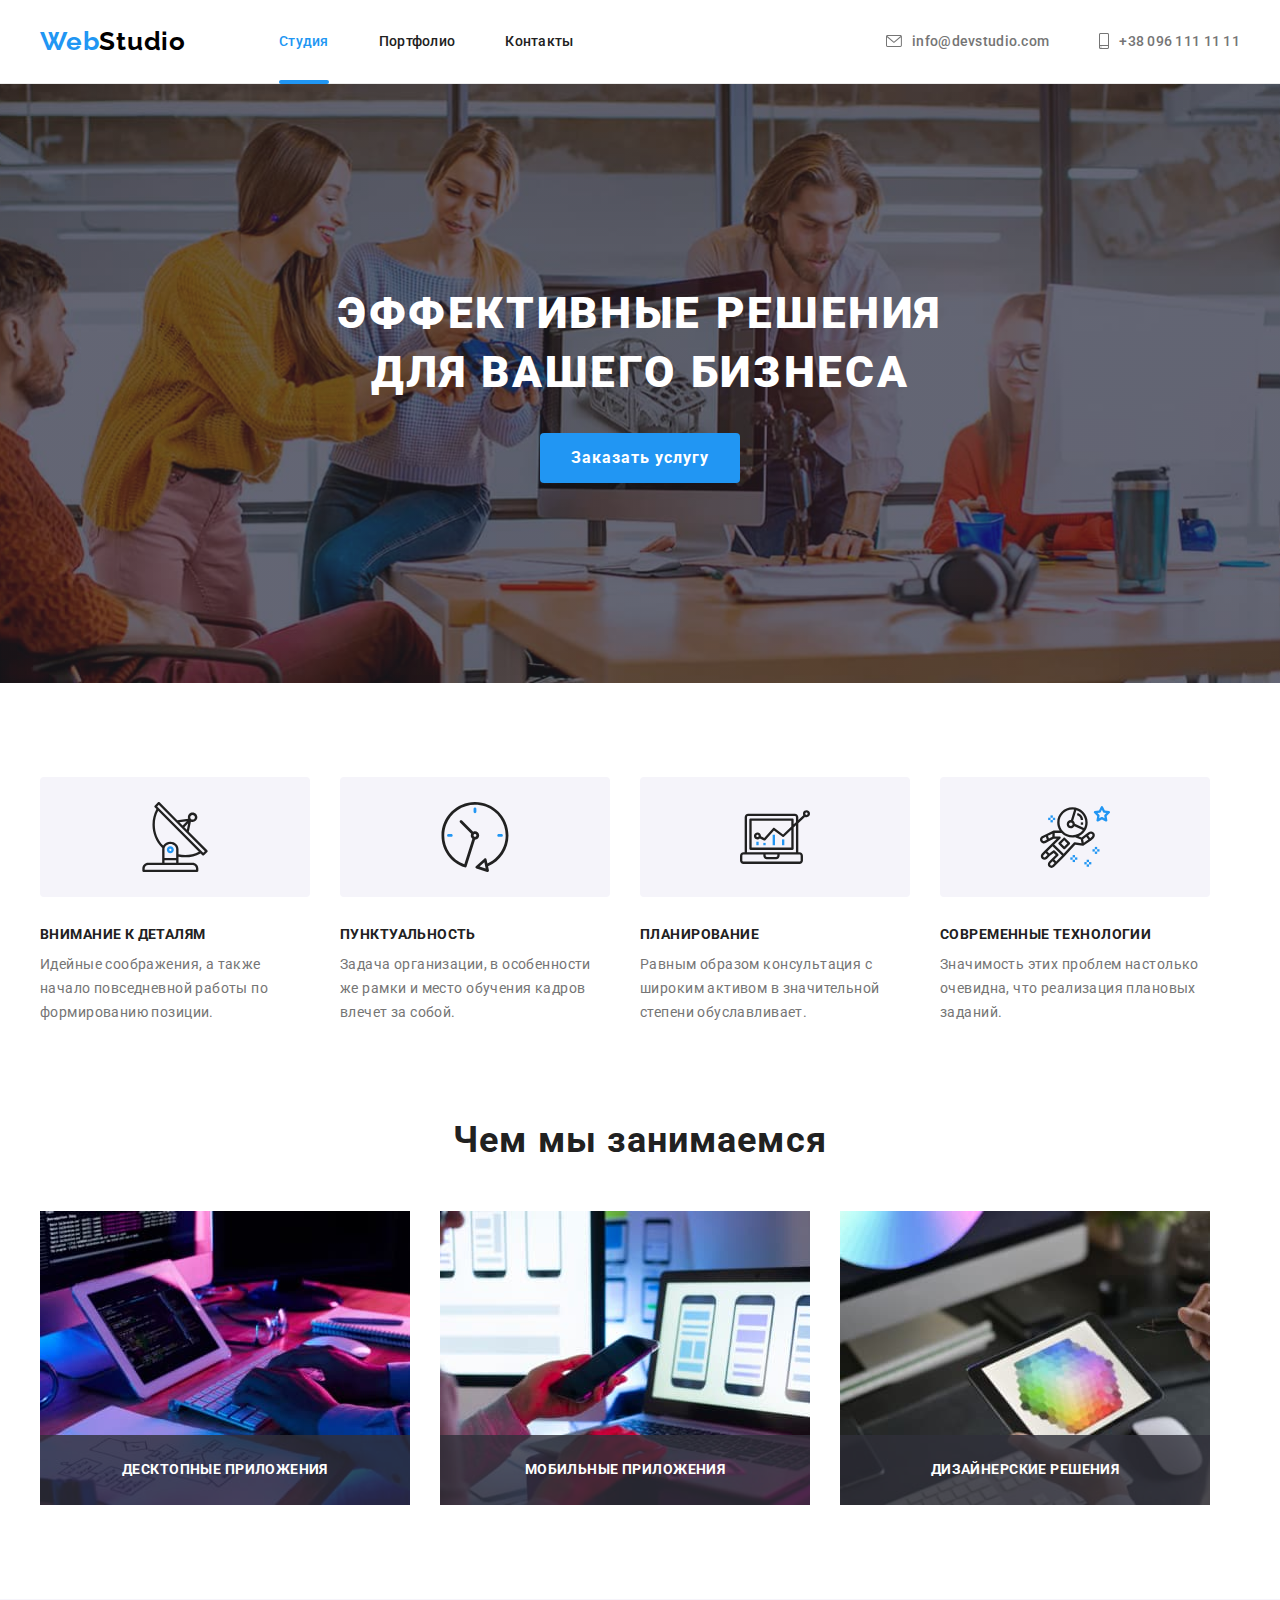
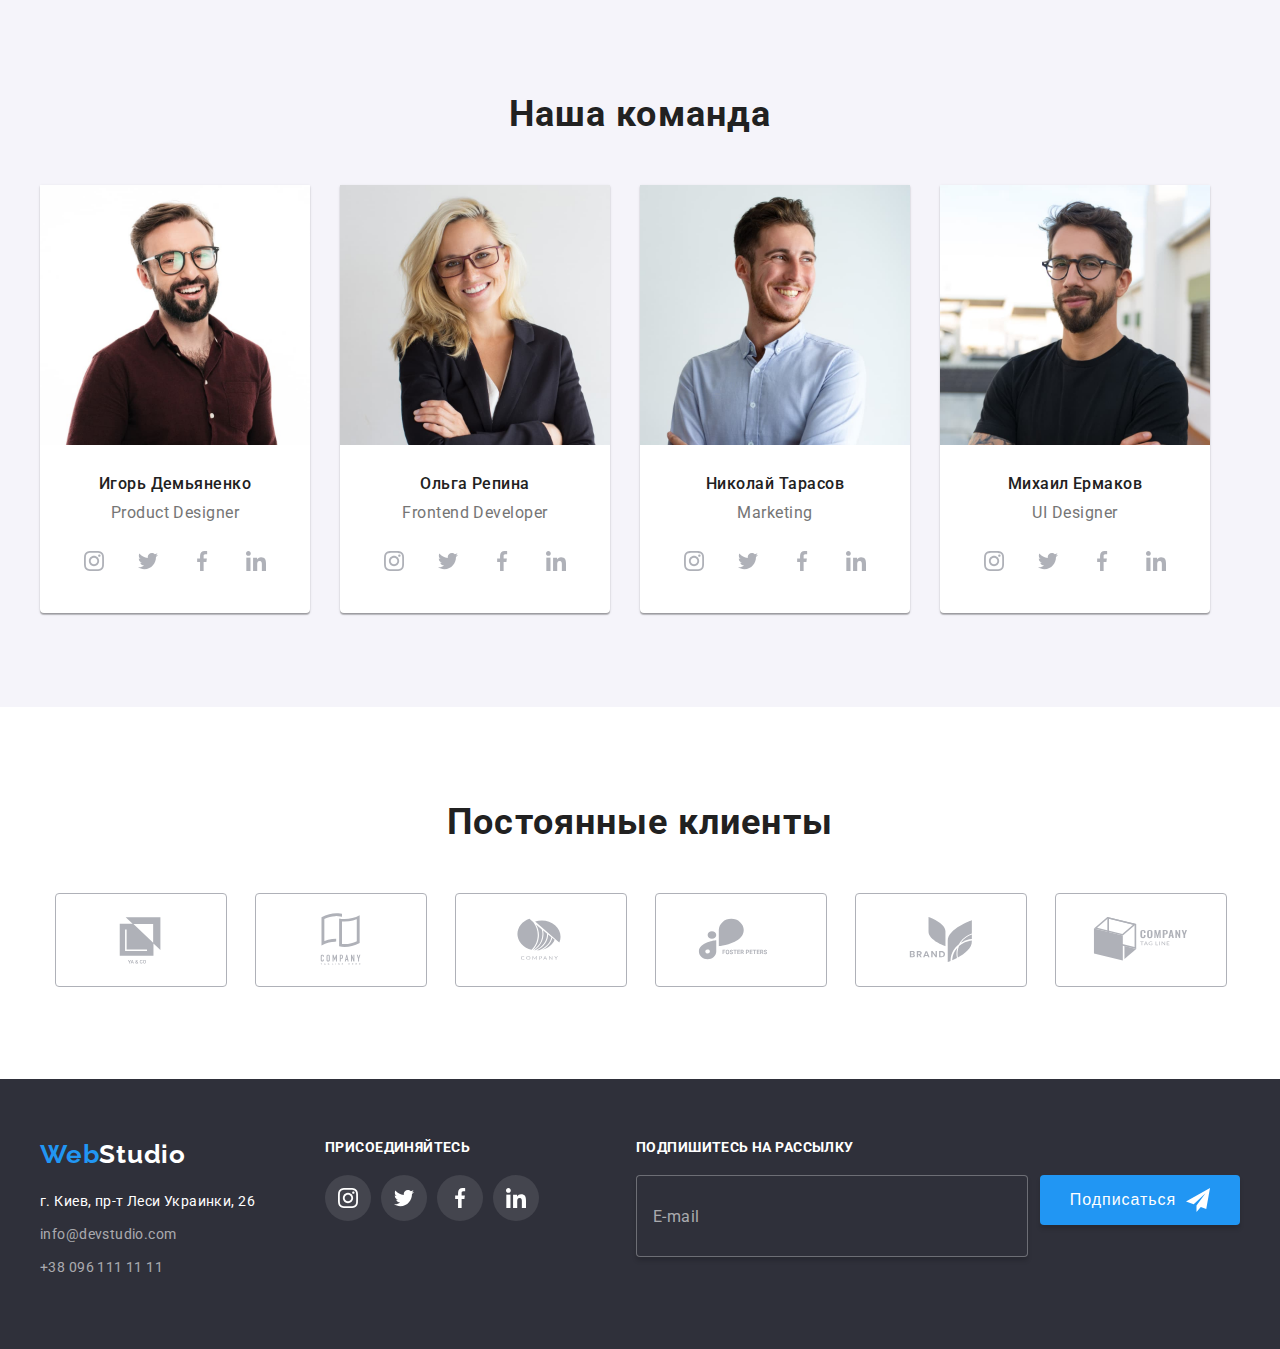
==== commit b9eac90e: "BEM" ====
--- a/index.html
+++ b/index.html
@@ -26,28 +26,28 @@
     <!--header-->
     <header class="header">
           <div class="container">
-            <a class="logo header__logo" href="./index.html">
+            <a class="logo" href="./index.html">
               <span class="logo__accent">Web</span>Studio</a
             >
             <nav class="navigation link">
-              <ul class="header__list list">
-                <li class="header__item">
-                  <a href="" class="header__link link header__link--current">Студия</a>
+              <ul class="navigation__list list">
+                <li class="navigation__item">
+                  <a href="Студия" class="navigation__link link navigation__link--current">Студия</a>
                   
                 </li>
-                <li class="header__item">
-                  <a href="./portfolio.html" class="header__link">Портфолио</a>
+                <li class="navigation__item">
+                  <a href="./portfolio.html" class="navigation__link">Портфолио</a>
                 </li>
-                <li class="header__item">
-                  <a href="Контакты" class="header__link">Контакты</a>
+                <li class="navigation__item">
+                  <a href="Контакты" class="navigation__link">Контакты</a>
                 </li>
               </ul>
             </nav>
-            <div class="header-connect">
-              <ul class="header-contacts list">
-                <li class="header__elements">
-                  <a href="mailto:info@devstudio.com" class="header__mail">
-                    <svg class="header__icon" width="16" height="12">
+            <div class="contacts">
+              <ul class="contacts__list list">
+                <li class="contacts__elements">
+                  <a href="mailto:info@devstudio.com" class="contacts__mail">
+                    <svg class="contacts__icon" width="16" height="12">
                       <use
                         href="./images/email.tel icons/symbol-defs.svg#icon-envelope"
                       ></use>
@@ -55,9 +55,9 @@
                    info@devstudio.com</a>
                    </li>
     
-                <li class="header__elements">
-                  <a href="tel:+380961111111" class="header__tel">
-                    <svg class="header__icon" width="10" height="16">
+                <li class="contacts__elements">
+                  <a href="tel:+380961111111" class="contacts__tel">
+                    <svg class="contacts__icon" width="10" height="16">
                       <use
                         href="./images/email.tel icons/symbol-defs.svg#icon-smartphone"
                       ></use>
--- a/css/main.css
+++ b/css/main.css
@@ -55,7 +55,7 @@
   align-items: center;
 }
 
-.header__logo {
+.logo {
   margin-right: 93px;
   font-family: Raleway, sans-serif;
   font-weight: 700;
@@ -69,31 +69,32 @@
   color: var(--accent-color);
 }
 
-.header__list {
-  display: flex;
-}
-
-.header__item {
+.navigation__list {
+  display: flex;
+}
+
+.navigation__item {
   position: relative;
 }
-.header__item:not(:last-child) {
+.navigation__item:not(:last-child) {
   margin-right: 50px;
 }
 
-.header__link::after {
+.navigation__link::after {
   content: "";
   display: block;
   position: absolute;
   bottom: 0;
   transform: scale(0);
-  transition: transform 250ms cubic-bezier(0.4, 0, 0.2, 1), color 250ms cubic-bezier(0.4, 0, 0.2, 1);
+  transition: transform 250ms cubic-bezier(0.4, 0, 0.2, 1),
+    color 250ms cubic-bezier(0.4, 0, 0.2, 1);
   width: 100%;
   height: 4px;
   background-color: var(--accent-color);
   border-radius: 2px;
 }
 
-.header__link--current::after {
+.navigation__link--current::after {
   content: "";
   display: block;
   position: absolute;
@@ -105,7 +106,7 @@
   border-radius: 2px;
 }
 
-.header-connect {
+.contacts {
   margin-left: auto;
   display: flex;
   padding-top: 32px;
@@ -114,23 +115,24 @@
   align-items: center;
   transition: color 250ms cubic-bezier(0.4, 0, 0.2, 1);
 }
-.header-connect:hover, .header-connect:focus {
-  color: var(--accent-color);
-  transition: color 250ms cubic-bezier(0.4, 0, 0.2, 1);
-}
-
-.header-contacts {
-  display: flex;
-}
-
-.header__elements {
+.contacts:hover,
+.contacts:focus {
+  color: var(--accent-color);
+  transition: color 250ms cubic-bezier(0.4, 0, 0.2, 1);
+}
+
+.contacts__list {
+  display: flex;
+}
+
+.contacts__elements {
   position: relative;
 }
-.header__elements:not(:last-child) {
+.contacts__elements:not(:last-child) {
   margin-right: 50px;
 }
 
-.header__link {
+.navigation__link {
   display: block;
   margin-top: 32px;
   margin-bottom: 32px;
@@ -141,14 +143,20 @@
   color: var(--primary-text-color);
   transition: color 250ms cubic-bezier(0.4, 0, 0.2, 1);
 }
-.header__link:hover, .header__link:focus,
-.header__link .current {
-  color: var(--accent-color);
-  transition: color 250ms cubic-bezier(0.4, 0, 0.2, 1);
-}
-
-.header__mail,
-.header__tel {
+.navigation__link:hover,
+.navigation__link:focus,
+.navigation__link .current {
+  color: var(--accent-color);
+  transition: color 250ms cubic-bezier(0.4, 0, 0.2, 1);
+}
+
+.navigation__link--current {
+  color: var(--accent-color);
+  transition: color 250ms cubic-bezier(0.4, 0, 0.2, 1);
+}
+
+.contacts__mail,
+.contacts__tel {
   font-weight: 500;
   font-size: 14px;
   line-height: 1.33;
@@ -159,26 +167,32 @@
   align-items: center;
   transition: color 250ms cubic-bezier(0.4, 0, 0.2, 1);
 }
-.header__mail:hover, .header__mail:focus,
-.header__tel:hover,
-.header__tel:focus {
-  color: var(--accent-color);
-  transition: color 250ms cubic-bezier(0.4, 0, 0.2, 1);
-}
-
-.header__icon {
+.contacts__mail:hover,
+.contacts__mail:focus,
+.contacts__tel:hover,
+.contacts__tel:focus {
+  color: var(--accent-color);
+  transition: color 250ms cubic-bezier(0.4, 0, 0.2, 1);
+}
+
+.contacts__icon {
   margin-right: 10px;
   fill: currentColor;
   transition: color 250ms cubic-bezier(0.4, 0, 0.2, 1);
 }
-.header__icon:hover, .header__icon:focus {
+.contacts__icon:hover,
+.contacts__icon:focus {
   color: var(--accent-color);
   transition: color 250ms cubic-bezier(0.4, 0, 0.2, 1);
 }
 
 .hero {
   background-color: var(--footer-bg-color);
-  background-image: linear-gradient(rgba(47, 48, 58, 0.4), rgba(47, 48, 58, 0.4)), url(../images/img/hero.bg.jpg);
+  background-image: linear-gradient(
+      rgba(47, 48, 58, 0.4),
+      rgba(47, 48, 58, 0.4)
+    ),
+    url(../images/img/hero.bg.jpg);
   background-repeat: no-repeat;
   background-position: center;
   background-size: cover;
@@ -215,7 +229,8 @@
   background-color: var(--accent-color);
   transition: background-color 250ms cubic-bezier(0.4, 0, 0.2, 1);
 }
-.hero__btn:hover, .hero__btn:focus {
+.hero__btn:hover,
+.hero__btn:focus {
   background-color: var(--hover-color);
   transition: background-color 250ms cubic-bezier(0.4, 0, 0.2, 1);
 }
@@ -304,7 +319,8 @@
 
 .about-item {
   background-color: var(--primary-bg-color);
-  box-shadow: 0px 1px 3px rgba(0, 0, 0, 0.12), 0px 1px 1px rgba(0, 0, 0, 0.14), 0px 2px 1px rgba(0, 0, 0, 0.2);
+  box-shadow: 0px 1px 3px rgba(0, 0, 0, 0.12), 0px 1px 1px rgba(0, 0, 0, 0.14),
+    0px 2px 1px rgba(0, 0, 0, 0.2);
   border-radius: 0px 0px 4px 4px;
 }
 .about-item + .about-item {
@@ -350,12 +366,15 @@
   align-items: center;
   justify-content: center;
   color: var(--primary-icon-color);
-  transition: color 250ms cubic-bezier(0.4, 0, 0.2, 1), background-color 250ms cubic-bezier(0.4, 0, 0.2, 1);
-}
-.team-social-link:hover, .team-social-link:focus {
+  transition: color 250ms cubic-bezier(0.4, 0, 0.2, 1),
+    background-color 250ms cubic-bezier(0.4, 0, 0.2, 1);
+}
+.team-social-link:hover,
+.team-social-link:focus {
   background-color: var(--accent-color);
   color: var(--primary-bg-color);
-  transition: color 250ms cubic-bezier(0.4, 0, 0.2, 1), background-color 250ms cubic-bezier(0.4, 0, 0.2, 1);
+  transition: color 250ms cubic-bezier(0.4, 0, 0.2, 1),
+    background-color 250ms cubic-bezier(0.4, 0, 0.2, 1);
 }
 
 .team-social-icon {
@@ -365,7 +384,8 @@
 .clients-company-item {
   width: 170px;
   height: 92px;
-  transition: color 250ms cubic-bezier(0.4, 0, 0.2, 1), border-color 250ms cubic-bezier(0.4, 0, 0.2, 1);
+  transition: color 250ms cubic-bezier(0.4, 0, 0.2, 1),
+    border-color 250ms cubic-bezier(0.4, 0, 0.2, 1);
 }
 .clients-company-item + .clients-company-item {
   margin-left: 30px;
@@ -398,12 +418,15 @@
   color: var(--primary-icon-color);
   border: 1px solid var(--primary-icon-color);
   border-radius: 4px;
-  transition: color 250ms cubic-bezier(0.4, 0, 0.2, 1), border-color 250ms cubic-bezier(0.4, 0, 0.2, 1);
-}
-.clients-company-link:hover, .clients-company-link:focus {
+  transition: color 250ms cubic-bezier(0.4, 0, 0.2, 1),
+    border-color 250ms cubic-bezier(0.4, 0, 0.2, 1);
+}
+.clients-company-link:hover,
+.clients-company-link:focus {
   border-color: var(--accent-color);
   color: var(--accent-color);
-  transition: color 250ms cubic-bezier(0.4, 0, 0.2, 1), border-color 250ms cubic-bezier(0.4, 0, 0.2, 1);
+  transition: color 250ms cubic-bezier(0.4, 0, 0.2, 1),
+    border-color 250ms cubic-bezier(0.4, 0, 0.2, 1);
 }
 
 .footer {
@@ -457,7 +480,8 @@
   color: rgba(255, 255, 255, 0.6);
   transition: color 250ms cubic-bezier(0.4, 0, 0.2, 1);
 }
-.footer-mail:hover, .footer-mail:focus,
+.footer-mail:hover,
+.footer-mail:focus,
 .footer-tel:hover,
 .footer-tel:focus {
   color: var(--accent-color);
@@ -490,7 +514,8 @@
   justify-content: center;
   transition: background-color 250ms cubic-bezier(0.4, 0, 0.2, 1);
 }
-.footer-social-link:hover, .footer-social-link:focus {
+.footer-social-link:hover,
+.footer-social-link:focus {
   background-color: var(--accent-color);
   transition: background-color 250ms cubic-bezier(0.4, 0, 0.2, 1);
 }
@@ -561,7 +586,8 @@
   color: var(--primary-bg-color);
   transition: background-color 250ms cubic-bezier(0.4, 0, 0.2, 1);
 }
-.footer-btn:hover, .footer-btn:focus {
+.footer-btn:hover,
+.footer-btn:focus {
   background-color: var(--hover-color);
   transition: background-color 250ms cubic-bezier(0.4, 0, 0.2, 1);
 }
@@ -592,7 +618,9 @@
   text-align: center;
   letter-spacing: 0.03em;
   color: var(--primary-text-color);
-  transition: color 250ms cubic-bezier(0.4, 0, 0.2, 1), background-color 250ms cubic-bezier(0.4, 0, 0.2, 1), box-shadow 250ms cubic-bezier(0.4, 0, 0.2, 1);
+  transition: color 250ms cubic-bezier(0.4, 0, 0.2, 1),
+    background-color 250ms cubic-bezier(0.4, 0, 0.2, 1),
+    box-shadow 250ms cubic-bezier(0.4, 0, 0.2, 1);
 }
 
 .portfolio-items + .portfolio-items {
@@ -604,8 +632,11 @@
 .current-btn {
   color: var(--primary-bg-color);
   background-color: var(--accent-color);
-  box-shadow: 0px 3px 1px rgba(0, 0, 0, 0.1), 0px 1px 2px rgba(0, 0, 0, 0.08), 0px 2px 2px rgba(0, 0, 0, 0.12);
-  transition: background-color 250ms cubic-bezier(0.4, 0, 0.2, 1), color 250ms cubic-bezier(0.4, 0, 0.2, 1), box-shadow 250ms cubic-bezier(0.4, 0, 0.2, 1);
+  box-shadow: 0px 3px 1px rgba(0, 0, 0, 0.1), 0px 1px 2px rgba(0, 0, 0, 0.08),
+    0px 2px 2px rgba(0, 0, 0, 0.12);
+  transition: background-color 250ms cubic-bezier(0.4, 0, 0.2, 1),
+    color 250ms cubic-bezier(0.4, 0, 0.2, 1),
+    box-shadow 250ms cubic-bezier(0.4, 0, 0.2, 1);
 }
 
 .next-gallery-list {
@@ -679,7 +710,7 @@
   margin-right: 0;
 }
 
-.about-next:nth-last-child(-n+3) {
+.about-next:nth-last-child(-n + 3) {
   margin-bottom: 0;
 }
 
@@ -716,7 +747,8 @@
   height: 100%;
   background-color: rgba(0, 0, 0, 0.2);
   opacity: 1;
-  transition: opacity 250ms cubic-bezier(0.4, 0, 0.2, 1), visibility 250ms cubic-bezier(0.4, 0, 0.2, 1);
+  transition: opacity 250ms cubic-bezier(0.4, 0, 0.2, 1),
+    visibility 250ms cubic-bezier(0.4, 0, 0.2, 1);
 }
 
 .backdrop.is-hidden {
@@ -887,7 +919,8 @@
   color: var(--primary-bg-color);
   transition: background-color 250ms cubic-bezier(0.4, 0, 0.2, 1);
 }
-.send-btn:hover, .send-btn:focus {
+.send-btn:hover,
+.send-btn:focus {
   background-color: var(--hover-color);
   transition: background-color 250ms cubic-bezier(0.4, 0, 0.2, 1);
 }
@@ -906,7 +939,8 @@
   align-items: center;
   cursor: pointer;
 }
-.modal-close:hover, .modal-close:focus {
+.modal-close:hover,
+.modal-close:focus {
   fill: var(--accent-color);
   transition: fill 250ms cubic-bezier(0.4, 0, 0.2, 1);
 }
@@ -935,4 +969,4 @@
   --footer-bg-color: #2f303a;
   --logo-color: #000000;
   --project-color: #eeeeee;
-}/*# sourceMappingURL=main.css.map */+} /*# sourceMappingURL=main.css.map */
